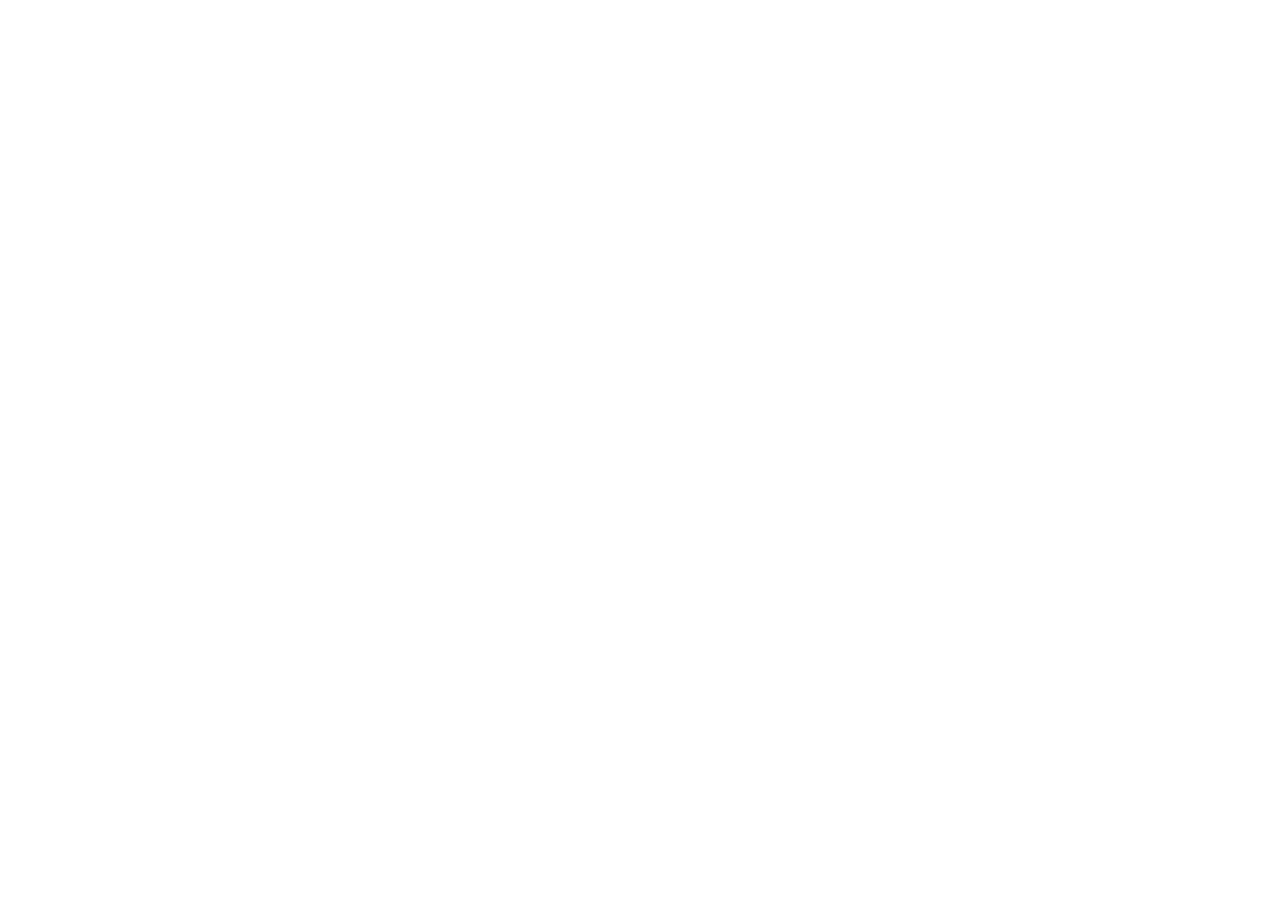
==== index.html @ d622650e "Update index.html" ====
<!DOCTYPE html>
<html lang="ur" dir="rtl">
<head>
    <meta charset="UTF-8">
    <meta name="viewport" content="width=device-width, initial-scale=1.0">

    <meta name="robots" content="noindex">

    <title>مطالعہ — انتظامی پینل</title>

    <!-- Netlify Identity -->
    <script src="https://identity.netlify.com/v1/netlify-identity-widget.js"></script>
</head>

<body>

    <!-- Decap CMS -->
    <script src="https://unpkg.com/decap-cms@^3.0.0/dist/decap-cms.js"></script>

    <script>
        if (window.netlifyIdentity) {
            window.netlifyIdentity.on("init", function(user) {
                if (!user) {
                    window.netlifyIdentity.on("login", function() {
                        window.location.href = "/admin/";
                    });
                }
            });
        }
    </script>

</body>
</html>
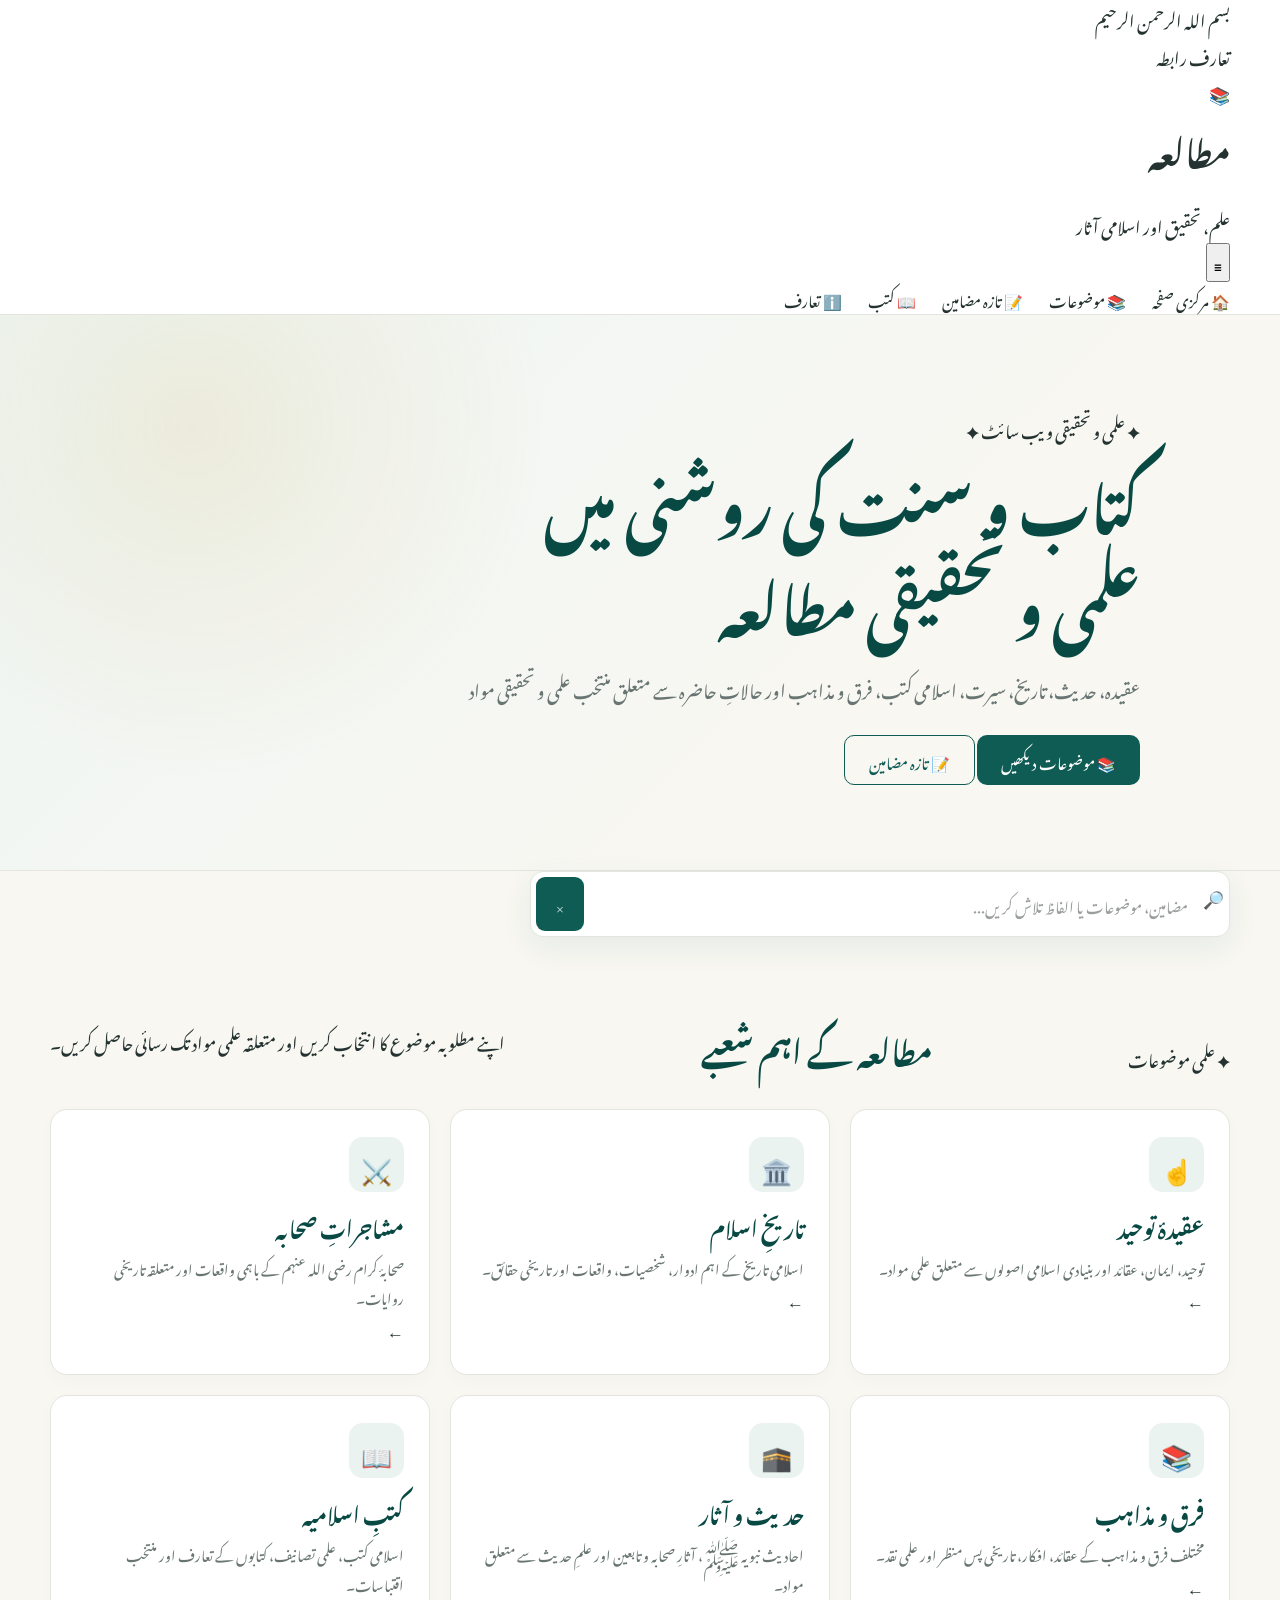
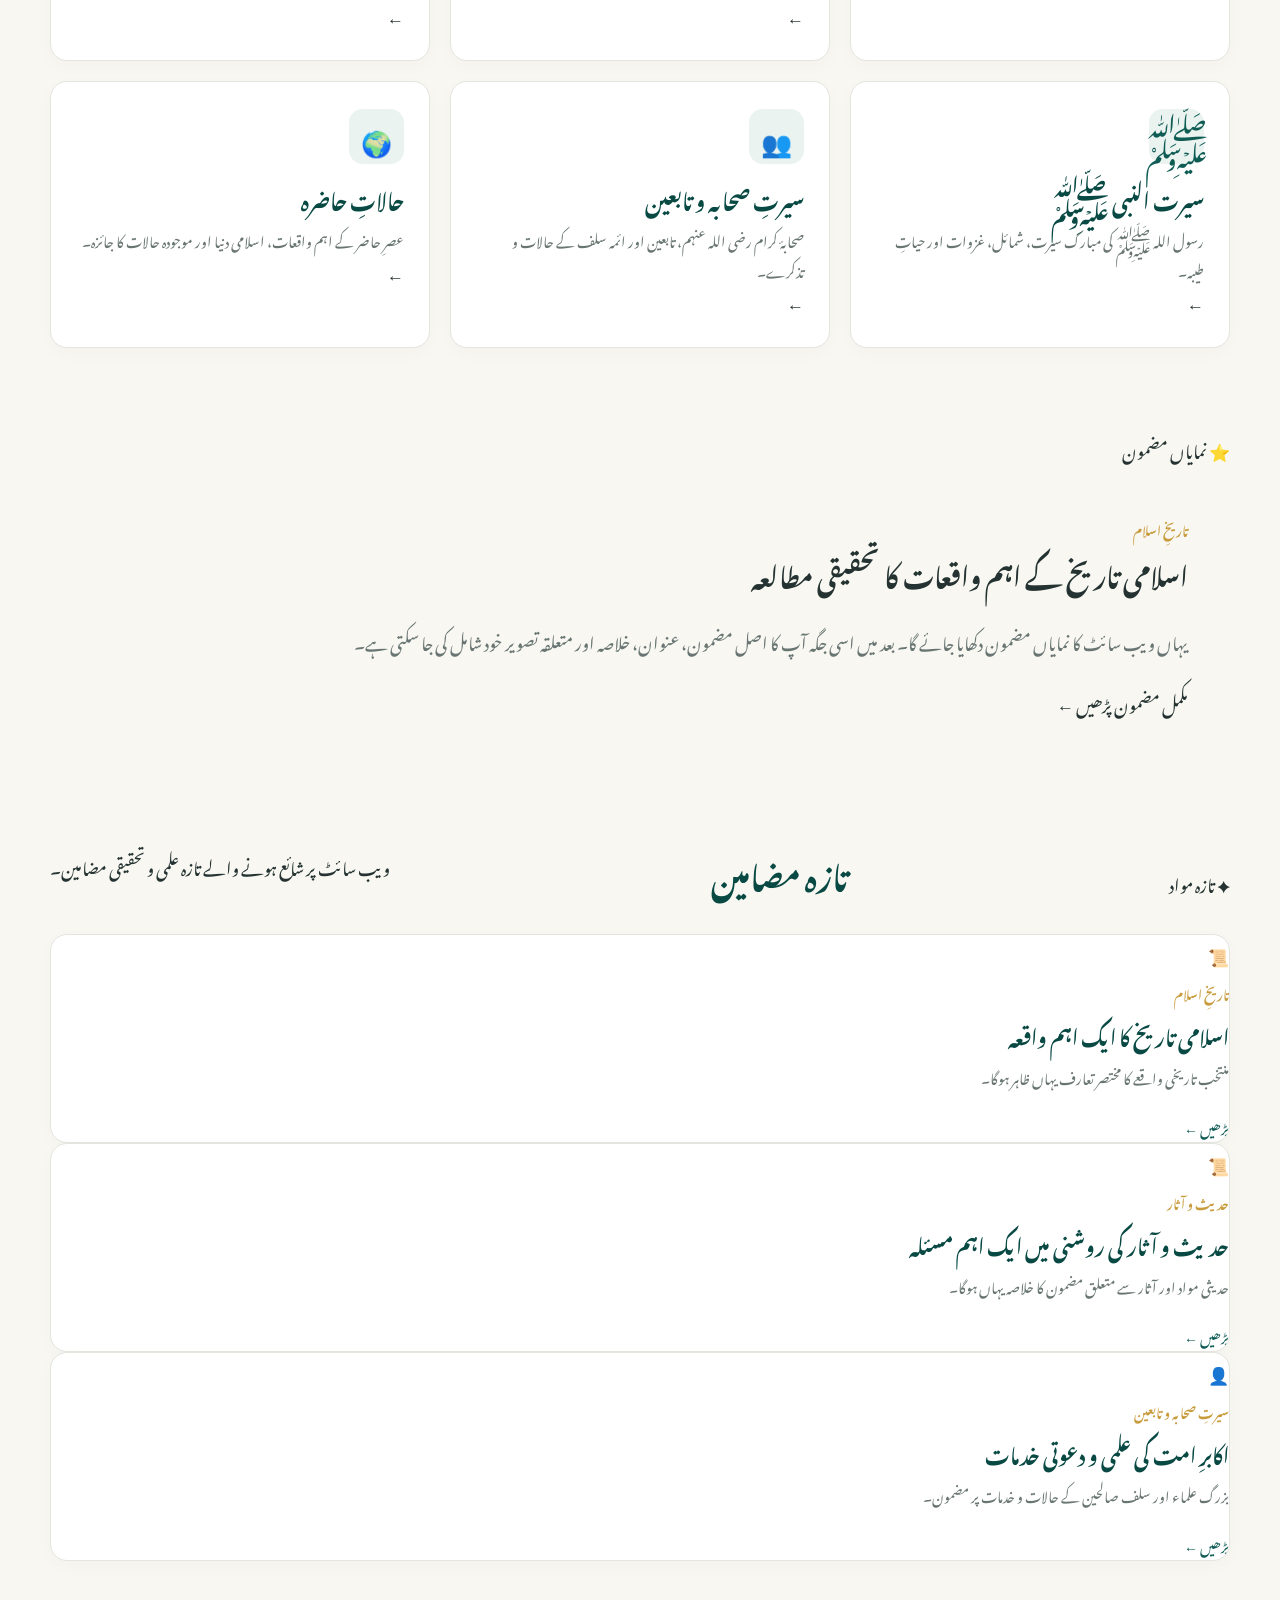
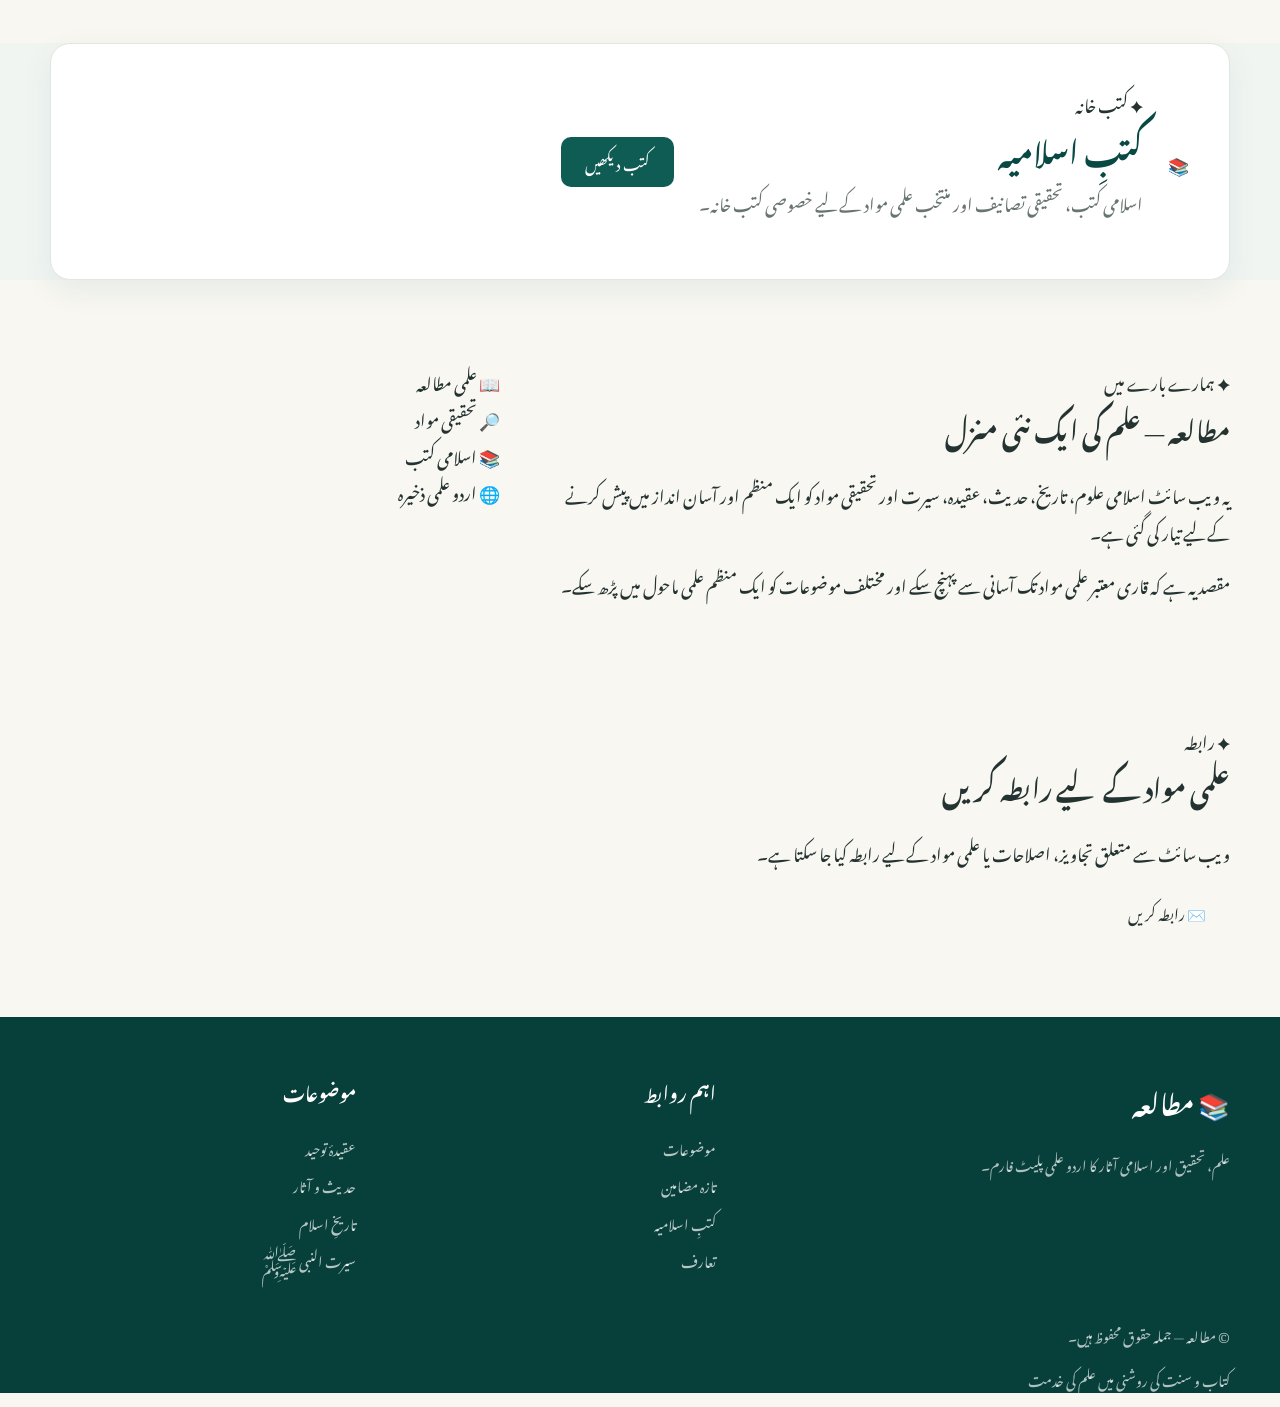
==== commit 63e1bb5d: "Restore main website homepage" ====
--- a/index.html
+++ b/index.html
@@ -4,30 +4,866 @@
     <meta charset="UTF-8">
     <meta name="viewport" content="width=device-width, initial-scale=1.0">
 
-    <meta name="robots" content="noindex">
-
-    <title>مطالعہ — انتظامی پینل</title>
-
-    <!-- Netlify Identity -->
-    <script src="https://identity.netlify.com/v1/netlify-identity-widget.js"></script>
+    <meta name="description" content="علم، تحقیق، تاریخ، حدیث، عقیدہ اور اسلامی کتب کا جامع اردو علمی پلیٹ فارم">
+    <meta name="theme-color" content="#123c32">
+
+    <title>مطالعہ | علم، تحقیق اور اسلامی آثار</title>
+
+    <link rel="stylesheet" href="style.css">
 </head>
 
 <body>
 
-    <!-- Decap CMS -->
-    <script src="https://unpkg.com/decap-cms@^3.0.0/dist/decap-cms.js"></script>
-
-    <script>
-        if (window.netlifyIdentity) {
-            window.netlifyIdentity.on("init", function(user) {
-                if (!user) {
-                    window.netlifyIdentity.on("login", function() {
-                        window.location.href = "/admin/";
-                    });
-                }
-            });
-        }
-    </script>
+<!-- =========================
+     HEADER
+========================= -->
+
+<header class="site-header">
+
+    <div class="topbar">
+        <div class="container topbar-inner">
+
+            <div class="topbar-text">
+                بسم اللہ الرحمن الرحیم
+            </div>
+
+            <div class="topbar-links">
+                <a href="#about">تعارف</a>
+                <a href="#contact">رابطہ</a>
+            </div>
+
+        </div>
+    </div>
+
+
+    <div class="main-header">
+
+        <div class="container header-inner">
+
+            <a href="index.html" class="brand">
+
+                <div class="brand-icon">
+                    📚
+                </div>
+
+                <div class="brand-text">
+                    <h1>مطالعہ</h1>
+                    <span>علم، تحقیق اور اسلامی آثار</span>
+                </div>
+
+            </a>
+
+
+            <button class="menu-toggle" id="menuToggle" aria-label="مینو کھولیں">
+                ☰
+            </button>
+
+
+            <nav class="main-nav" id="mainNav">
+
+                <a href="index.html" class="active">
+                    🏠 مرکزی صفحہ
+                </a>
+
+                <a href="#categories">
+                    📚 موضوعات
+                </a>
+
+                <a href="#latest">
+                    📝 تازہ مضامین
+                </a>
+
+                <a href="#books">
+                    📖 کتب
+                </a>
+
+                <a href="#about">
+                    ℹ️ تعارف
+                </a>
+
+            </nav>
+
+        </div>
+
+    </div>
+
+</header>
+
+
+<!-- =========================
+     HERO
+========================= -->
+
+<section class="hero">
+
+    <div class="hero-pattern"></div>
+
+    <div class="container hero-content">
+
+        <div class="hero-badge">
+            ✦ علمی و تحقیقی ویب سائٹ ✦
+        </div>
+
+        <h2>
+            کتاب و سنت کی روشنی میں
+            <br>
+            <strong>علمی و تحقیقی مطالعہ</strong>
+        </h2>
+
+        <p>
+            عقیدہ، حدیث، تاریخ، سیرت، اسلامی کتب، فرق و مذاہب
+            اور حالاتِ حاضرہ سے متعلق منتخب علمی و تحقیقی مواد
+        </p>
+
+
+        <div class="hero-buttons">
+
+            <a href="#categories" class="btn btn-primary">
+                📚 موضوعات دیکھیں
+            </a>
+
+            <a href="#latest" class="btn btn-outline">
+                📝 تازہ مضامین
+            </a>
+
+        </div>
+
+    </div>
+
+</section>
+
+
+<!-- =========================
+     SEARCH
+========================= -->
+
+<section class="search-section">
+
+    <div class="container">
+
+        <div class="search-box">
+
+            <span class="search-icon">🔎</span>
+
+            <input
+                type="search"
+                id="siteSearch"
+                placeholder="مضامین، موضوعات یا الفاظ تلاش کریں..."
+                aria-label="ویب سائٹ تلاش کریں"
+            >
+
+            <button id="clearSearch" type="button">
+                ×
+            </button>
+
+        </div>
+
+    </div>
+
+</section>
+
+
+<!-- =========================
+     CATEGORIES
+========================= -->
+
+<section class="section categories-section" id="categories">
+
+    <div class="container">
+
+        <div class="section-heading">
+
+            <span class="section-kicker">
+                ✦ علمی موضوعات
+            </span>
+
+            <h2>
+                مطالعہ کے اہم شعبے
+            </h2>
+
+            <p>
+                اپنے مطلوبہ موضوع کا انتخاب کریں اور متعلقہ علمی مواد تک رسائی حاصل کریں۔
+            </p>
+
+        </div>
+
+
+        <div class="category-grid">
+
+
+            <!-- 1 -->
+
+            <a href="category.html?cat=tawheed"
+               class="category-card search-item"
+               data-search="عقیدہ توحید عقیدہ ایمان اللہ">
+
+                <div class="category-icon">
+                    ☝️
+                </div>
+
+                <div class="category-content">
+
+                    <h3>
+                        عقیدۂ توحید
+                    </h3>
+
+                    <p>
+                        توحید، ایمان، عقائد اور بنیادی اسلامی اصولوں سے متعلق علمی مواد۔
+                    </p>
+
+                </div>
+
+                <span class="category-arrow">
+                    ←
+                </span>
+
+            </a>
+
+
+            <!-- 2 -->
+
+            <a href="category.html?cat=history"
+               class="category-card search-item"
+               data-search="تاریخ اسلام اسلامی تاریخ خلافت سلاطین">
+
+                <div class="category-icon">
+                    🏛️
+                </div>
+
+                <div class="category-content">
+
+                    <h3>
+                        تاریخِ اسلام
+                    </h3>
+
+                    <p>
+                        اسلامی تاریخ کے اہم ادوار، شخصیات، واقعات اور تاریخی حقائق۔
+                    </p>
+
+                </div>
+
+                <span class="category-arrow">
+                    ←
+                </span>
+
+            </a>
+
+
+            <!-- 3 -->
+
+            <a href="category.html?cat=sahaba"
+               class="category-card search-item"
+               data-search="مشاجرات صحابہ صحابہ کرام علی معاویہ فتنہ">
+
+                <div class="category-icon">
+                    ⚔️
+                </div>
+
+                <div class="category-content">
+
+                    <h3>
+                        مشاجراتِ صحابہ
+                    </h3>
+
+                    <p>
+                        صحابۂ کرام رضی اللہ عنہم کے باہمی واقعات اور متعلقہ تاریخی روایات۔
+                    </p>
+
+                </div>
+
+                <span class="category-arrow">
+                    ←
+                </span>
+
+            </a>
+
+
+            <!-- 4 -->
+
+            <a href="category.html?cat=sects"
+               class="category-card search-item"
+               data-search="فرق مذاہب فرقے رافضہ خوارج معتزلہ مذاہب">
+
+                <div class="category-icon">
+                    📚
+                </div>
+
+                <div class="category-content">
+
+                    <h3>
+                        فرق و مذاہب
+                    </h3>
+
+                    <p>
+                        مختلف فرق و مذاہب کے عقائد، افکار، تاریخی پس منظر اور علمی نقد۔
+                    </p>
+
+                </div>
+
+                <span class="category-arrow">
+                    ←
+                </span>
+
+            </a>
+
+
+            <!-- 5 -->
+
+            <a href="category.html?cat=hadith"
+               class="category-card search-item"
+               data-search="حدیث آثار سنت محدثین روایت">
+
+                <div class="category-icon">
+                    🕋
+                </div>
+
+                <div class="category-content">
+
+                    <h3>
+                        حدیث و آثار
+                    </h3>
+
+                    <p>
+                        احادیث نبویہ ﷺ، آثارِ صحابہ و تابعین اور علمِ حدیث سے متعلق مواد۔
+                    </p>
+
+                </div>
+
+                <span class="category-arrow">
+                    ←
+                </span>
+
+            </a>
+
+
+            <!-- 6 -->
+
+            <a href="category.html?cat=books"
+               class="category-card search-item"
+               data-search="کتب اسلامیہ کتابیں مصنفین علماء تحقیق">
+
+                <div class="category-icon">
+                    📖
+                </div>
+
+                <div class="category-content">
+
+                    <h3>
+                        کتبِ اسلامیہ
+                    </h3>
+
+                    <p>
+                        اسلامی کتب، علمی تصانیف، کتابوں کے تعارف اور منتخب اقتباسات۔
+                    </p>
+
+                </div>
+
+                <span class="category-arrow">
+                    ←
+                </span>
+
+            </a>
+
+
+            <!-- 7 -->
+
+            <a href="category.html?cat=seerah"
+               class="category-card search-item"
+               data-search="سیرت النبی محمد رسول اللہ رسول اللہ">
+
+                <div class="category-icon">
+                    ﷺ
+                </div>
+
+                <div class="category-content">
+
+                    <h3>
+                        سیرت النبی ﷺ
+                    </h3>
+
+                    <p>
+                        رسول اللہ ﷺ کی مبارک سیرت، شمائل، غزوات اور حیاتِ طیبہ۔
+                    </p>
+
+                </div>
+
+                <span class="category-arrow">
+                    ←
+                </span>
+
+            </a>
+
+
+            <!-- 8 -->
+
+            <a href="category.html?cat=scholars"
+               class="category-card search-item"
+               data-search="سیرت صحابہ تابعین علماء ائمہ سلف">
+
+                <div class="category-icon">
+                    👥
+                </div>
+
+                <div class="category-content">
+
+                    <h3>
+                        سیرتِ صحابہ و تابعین
+                    </h3>
+
+                    <p>
+                        صحابۂ کرام رضی اللہ عنہم، تابعین اور ائمہ سلف کے حالات و تذکرے۔
+                    </p>
+
+                </div>
+
+                <span class="category-arrow">
+                    ←
+                </span>
+
+            </a>
+
+
+            <!-- 9 -->
+
+            <a href="category.html?cat=current"
+               class="category-card category-featured search-item"
+               data-search="حالات حاضرہ موجودہ حالات دنیا مسلم امت">
+
+                <div class="category-icon">
+                    🌍
+                </div>
+
+                <div class="category-content">
+
+                    <h3>
+                        حالاتِ حاضرہ
+                    </h3>
+
+                    <p>
+                        عصرِ حاضر کے اہم واقعات، اسلامی دنیا اور موجودہ حالات کا جائزہ۔
+                    </p>
+
+                </div>
+
+                <span class="category-arrow">
+                    ←
+                </span>
+
+            </a>
+
+
+        </div>
+
+    </div>
+
+</section>
+
+
+<!-- =========================
+     FEATURED ARTICLE
+========================= -->
+
+<section class="featured-section">
+
+    <div class="container">
+
+        <div class="featured-card">
+
+            <div class="featured-label">
+                ⭐ نمایاں مضمون
+            </div>
+
+            <div class="featured-content">
+
+                <span class="article-category">
+                    تاریخِ اسلام
+                </span>
+
+                <h2>
+                    اسلامی تاریخ کے اہم واقعات کا تحقیقی مطالعہ
+                </h2>
+
+                <p>
+                    یہاں ویب سائٹ کا نمایاں مضمون دکھایا جائے گا۔
+                    بعد میں اسی جگہ آپ کا اصل مضمون، عنوان، خلاصہ
+                    اور متعلقہ تصویر خود شامل کی جا سکتی ہے۔
+                </p>
+
+                <a href="#" class="read-more">
+                    مکمل مضمون پڑھیں
+                    ←
+                </a>
+
+            </div>
+
+        </div>
+
+    </div>
+
+</section>
+
+
+<!-- =========================
+     LATEST ARTICLES
+========================= -->
+
+<section class="section latest-section" id="latest">
+
+    <div class="container">
+
+        <div class="section-heading">
+
+            <span class="section-kicker">
+                ✦ تازہ مواد
+            </span>
+
+            <h2>
+                تازہ مضامین
+            </h2>
+
+            <p>
+                ویب سائٹ پر شائع ہونے والے تازہ علمی و تحقیقی مضامین۔
+            </p>
+
+        </div>
+
+
+        <div class="articles-grid">
+
+
+            <article class="article-card search-item"
+                     data-search="تاریخ اسلام علمی مضمون">
+
+                <div class="article-image article-image-1">
+                    📜
+                </div>
+
+                <div class="article-body">
+
+                    <span class="article-category">
+                        تاریخِ اسلام
+                    </span>
+
+                    <h3>
+                        اسلامی تاریخ کا ایک اہم واقعہ
+                    </h3>
+
+                    <p>
+                        منتخب تاریخی واقعے کا مختصر تعارف یہاں ظاہر ہوگا۔
+                    </p>
+
+                    <a href="#" class="article-link">
+                        پڑھیں ←
+                    </a>
+
+                </div>
+
+            </article>
+
+
+            <article class="article-card search-item"
+                     data-search="حدیث آثار سنت">
+
+                <div class="article-image article-image-2">
+                    📜
+                </div>
+
+                <div class="article-body">
+
+                    <span class="article-category">
+                        حدیث و آثار
+                    </span>
+
+                    <h3>
+                        حدیث و آثار کی روشنی میں ایک اہم مسئلہ
+                    </h3>
+
+                    <p>
+                        حدیثی مواد اور آثار سے متعلق مضمون کا خلاصہ یہاں ہوگا۔
+                    </p>
+
+                    <a href="#" class="article-link">
+                        پڑھیں ←
+                    </a>
+
+                </div>
+
+            </article>
+
+
+            <article class="article-card search-item"
+                     data-search="علماء سیرت صحابہ تابعین">
+
+                <div class="article-image article-image-3">
+                    👤
+                </div>
+
+                <div class="article-body">
+
+                    <span class="article-category">
+                        سیرتِ صحابہ و تابعین
+                    </span>
+
+                    <h3>
+                        اکابرِ امت کی علمی و دعوتی خدمات
+                    </h3>
+
+                    <p>
+                        بزرگ علماء اور سلف صالحین کے حالات و خدمات پر مضمون۔
+                    </p>
+
+                    <a href="#" class="article-link">
+                        پڑھیں ←
+                    </a>
+
+                </div>
+
+            </article>
+
+
+        </div>
+
+    </div>
+
+</section>
+
+
+<!-- =========================
+     BOOKS
+========================= -->
+
+<section class="books-section" id="books">
+
+    <div class="container">
+
+        <div class="books-box">
+
+            <div class="books-icon">
+                📚
+            </div>
+
+            <div>
+
+                <span class="section-kicker">
+                    ✦ کتب خانہ
+                </span>
+
+                <h2>
+                    کتبِ اسلامیہ
+                </h2>
+
+                <p>
+                    اسلامی کتب، تحقیقی تصانیف اور منتخب علمی مواد کے لیے
+                    خصوصی کتب خانہ۔
+                </p>
+
+            </div>
+
+            <a href="category.html?cat=books" class="btn btn-primary">
+                کتب دیکھیں
+            </a>
+
+        </div>
+
+    </div>
+
+</section>
+
+
+<!-- =========================
+     ABOUT
+========================= -->
+
+<section class="section about-section" id="about">
+
+    <div class="container about-grid">
+
+        <div>
+
+            <span class="section-kicker">
+                ✦ ہمارے بارے میں
+            </span>
+
+            <h2>
+                مطالعہ — علم کی ایک نئی منزل
+            </h2>
+
+            <p>
+                یہ ویب سائٹ اسلامی علوم، تاریخ، حدیث، عقیدہ، سیرت
+                اور تحقیقی مواد کو ایک منظم اور آسان انداز میں پیش کرنے
+                کے لیے تیار کی گئی ہے۔
+            </p>
+
+            <p>
+                مقصد یہ ہے کہ قاری معتبر علمی مواد تک آسانی سے پہنچ سکے
+                اور مختلف موضوعات کو ایک منظم علمی ماحول میں پڑھ سکے۔
+            </p>
+
+        </div>
+
+
+        <div class="about-box">
+
+            <div class="about-item">
+                <strong>📖</strong>
+                <span>علمی مطالعہ</span>
+            </div>
+
+            <div class="about-item">
+                <strong>🔎</strong>
+                <span>تحقیقی مواد</span>
+            </div>
+
+            <div class="about-item">
+                <strong>📚</strong>
+                <span>اسلامی کتب</span>
+            </div>
+
+            <div class="about-item">
+                <strong>🌐</strong>
+                <span>اردو علمی ذخیرہ</span>
+            </div>
+
+        </div>
+
+    </div>
+
+</section>
+
+
+<!-- =========================
+     CONTACT
+========================= -->
+
+<section class="contact-section" id="contact">
+
+    <div class="container">
+
+        <div class="contact-card">
+
+            <div>
+
+                <span class="section-kicker">
+                    ✦ رابطہ
+                </span>
+
+                <h2>
+                    علمی مواد کے لیے رابطہ کریں
+                </h2>
+
+                <p>
+                    ویب سائٹ سے متعلق تجاویز، اصلاحات یا علمی مواد
+                    کے لیے رابطہ کیا جا سکتا ہے۔
+                </p>
+
+            </div>
+
+            <a href="mailto:info@example.com" class="btn btn-light">
+                ✉️ رابطہ کریں
+            </a>
+
+        </div>
+
+    </div>
+
+</section>
+
+
+<!-- =========================
+     FOOTER
+========================= -->
+
+<footer class="site-footer">
+
+    <div class="container">
+
+        <div class="footer-grid">
+
+
+            <div class="footer-brand">
+
+                <h2>
+                    📚 مطالعہ
+                </h2>
+
+                <p>
+                    علم، تحقیق اور اسلامی آثار کا اردو علمی پلیٹ فارم۔
+                </p>
+
+            </div>
+
+
+            <div class="footer-links">
+
+                <h3>
+                    اہم روابط
+                </h3>
+
+                <a href="#categories">
+                    موضوعات
+                </a>
+
+                <a href="#latest">
+                    تازہ مضامین
+                </a>
+
+                <a href="#books">
+                    کتبِ اسلامیہ
+                </a>
+
+                <a href="#about">
+                    تعارف
+                </a>
+
+            </div>
+
+
+            <div class="footer-links">
+
+                <h3>
+                    موضوعات
+                </h3>
+
+                <a href="category.html?cat=tawheed">
+                    عقیدۂ توحید
+                </a>
+
+                <a href="category.html?cat=hadith">
+                    حدیث و آثار
+                </a>
+
+                <a href="category.html?cat=history">
+                    تاریخِ اسلام
+                </a>
+
+                <a href="category.html?cat=seerah">
+                    سیرت النبی ﷺ
+                </a>
+
+            </div>
+
+
+        </div>
+
+
+        <div class="footer-bottom">
+
+            <p>
+                © <span id="currentYear"></span> مطالعہ — جملہ حقوق محفوظ ہیں۔
+            </p>
+
+            <p>
+                کتاب و سنت کی روشنی میں علم کی خدمت
+            </p>
+
+        </div>
+
+    </div>
+
+</footer>
+
+
+<script src="script.js"></script>
 
 </body>
 </html>
--- a/style.css
+++ b/style.css
@@ -0,0 +1,902 @@
+@import url('https://fonts.googleapis.com/css2?family=Noto+Nastaliq+Urdu:wght@400;500;600;700&display=swap');
+
+:root {
+  --primary: #0f5c55;
+  --primary-dark: #084943;
+  --secondary: #c89b3c;
+  --background: #f8f7f2;
+  --white: #ffffff;
+  --text: #243331;
+  --muted: #687572;
+  --border: #e4e5df;
+  --shadow: 0 10px 30px rgba(15, 92, 85, 0.08);
+}
+
+* {
+  box-sizing: border-box;
+}
+
+html {
+  scroll-behavior: smooth;
+}
+
+body {
+  margin: 0;
+  background: var(--background);
+  color: var(--text);
+  font-family: "Noto Nastaliq Urdu", serif;
+  font-size: 17px;
+  line-height: 2.15;
+}
+
+a {
+  color: inherit;
+  text-decoration: none;
+}
+
+p,
+h1,
+h2,
+h3,
+h4,
+h5,
+h6 {
+  margin-top: 0;
+}
+
+h1,
+h2,
+h3,
+h4,
+h5,
+h6,
+button,
+input,
+textarea,
+select {
+  font-family: "Noto Nastaliq Urdu", serif;
+}
+
+img {
+  max-width: 100%;
+  height: auto;
+}
+
+.container {
+  width: min(1180px, calc(100% - 36px));
+  margin: 0 auto;
+}
+
+
+/* =========================
+   اوپر کی پٹی
+========================= */
+
+.top-bar {
+  background: var(--primary-dark);
+  color: #fff;
+  font-size: 14px;
+}
+
+.top-bar-inner {
+  min-height: 42px;
+  display: flex;
+  align-items: center;
+  justify-content: space-between;
+  gap: 20px;
+}
+
+.bismillah {
+  line-height: 1.8;
+}
+
+.top-links {
+  display: flex;
+  gap: 24px;
+}
+
+.top-links a {
+  color: #fff;
+  opacity: 0.92;
+  transition: 0.2s ease;
+}
+
+.top-links a:hover {
+  color: #f1d38c;
+}
+
+
+/* =========================
+   ہیڈر
+========================= */
+
+.site-header {
+  background: var(--white);
+  border-bottom: 1px solid var(--border);
+  position: sticky;
+  top: 0;
+  z-index: 100;
+}
+
+.header-main {
+  min-height: 92px;
+  display: flex;
+  align-items: center;
+  justify-content: space-between;
+  gap: 35px;
+}
+
+.logo-area {
+  display: flex;
+  align-items: center;
+  gap: 13px;
+  flex-shrink: 0;
+}
+
+.logo-icon {
+  width: 48px;
+  height: 48px;
+  border-radius: 14px;
+  background: #e8f2ef;
+  display: flex;
+  align-items: center;
+  justify-content: center;
+  font-size: 25px;
+  line-height: 1;
+}
+
+.logo-text h1,
+.logo-text h2 {
+  margin: 0;
+  color: var(--primary);
+  font-size: 28px;
+  line-height: 1.6;
+  font-weight: 700;
+}
+
+.logo-text span {
+  display: block;
+  color: var(--muted);
+  font-size: 12px;
+  line-height: 1.8;
+}
+
+.main-nav {
+  display: flex;
+  align-items: center;
+  gap: 26px;
+}
+
+.main-nav a {
+  color: var(--text);
+  font-size: 15px;
+  transition: 0.2s ease;
+  white-space: nowrap;
+}
+
+.main-nav a:hover {
+  color: var(--primary);
+}
+
+
+/* =========================
+   ہیرو
+========================= */
+
+.hero {
+  background:
+    radial-gradient(circle at 15% 20%, rgba(200, 155, 60, 0.12), transparent 30%),
+    linear-gradient(135deg, #eef6f3 0%, #f8f7f2 65%);
+  border-bottom: 1px solid var(--border);
+}
+
+.hero-content {
+  padding: 95px 0 85px;
+  max-width: 1000px;
+}
+
+.eyebrow {
+  display: inline-block;
+  color: var(--secondary);
+  font-size: 14px;
+  font-weight: 600;
+  margin-bottom: 10px;
+}
+
+.hero h2 {
+  max-width: 850px;
+  margin-bottom: 18px;
+  color: var(--primary-dark);
+  font-size: clamp(34px, 5vw, 58px);
+  line-height: 1.75;
+  font-weight: 700;
+}
+
+.hero p {
+  max-width: 760px;
+  color: var(--muted);
+  font-size: 18px;
+  line-height: 2.2;
+  margin-bottom: 28px;
+}
+
+.hero-actions {
+  display: flex;
+  flex-wrap: wrap;
+  gap: 13px;
+  margin-bottom: 32px;
+}
+
+.btn {
+  display: inline-flex;
+  align-items: center;
+  justify-content: center;
+  min-height: 50px;
+  padding: 7px 24px;
+  border-radius: 10px;
+  font-size: 15px;
+  line-height: 1.8;
+  transition: 0.2s ease;
+  cursor: pointer;
+}
+
+.btn-primary {
+  background: var(--primary);
+  color: #fff;
+}
+
+.btn-primary:hover {
+  background: var(--primary-dark);
+  transform: translateY(-1px);
+}
+
+.btn-outline {
+  border: 1px solid var(--primary);
+  color: var(--primary);
+  background: transparent;
+}
+
+.btn-outline:hover {
+  background: var(--primary);
+  color: #fff;
+}
+
+
+/* =========================
+   سرچ
+========================= */
+
+.search-box {
+  width: min(700px, 100%);
+  min-height: 58px;
+  display: flex;
+  background: #fff;
+  border: 1px solid var(--border);
+  border-radius: 13px;
+  padding: 5px;
+  box-shadow: var(--shadow);
+}
+
+.search-box input {
+  flex: 1;
+  min-width: 0;
+  border: 0;
+  outline: 0;
+  padding: 8px 15px;
+  background: transparent;
+  color: var(--text);
+  font-size: 15px;
+}
+
+.search-box input::placeholder {
+  color: #9a9f9d;
+}
+
+.search-box button {
+  border: 0;
+  border-radius: 9px;
+  padding: 5px 20px;
+  background: var(--primary);
+  color: #fff;
+  cursor: pointer;
+  font-size: 14px;
+}
+
+
+/* =========================
+   عمومی سیکشن
+========================= */
+
+.section {
+  padding: 82px 0;
+}
+
+.section-heading {
+  display: flex;
+  align-items: end;
+  justify-content: space-between;
+  gap: 25px;
+  margin-bottom: 34px;
+}
+
+.section-heading h2 {
+  margin: 0;
+  color: var(--primary-dark);
+  font-size: 31px;
+  line-height: 1.8;
+}
+
+.section-link {
+  color: var(--primary);
+  font-size: 14px;
+}
+
+.section-link:hover {
+  color: var(--secondary);
+}
+
+
+/* =========================
+   کیٹیگریز
+========================= */
+
+.category-grid {
+  display: grid;
+  grid-template-columns: repeat(3, 1fr);
+  gap: 20px;
+}
+
+.category-card {
+  background: var(--white);
+  border: 1px solid var(--border);
+  border-radius: 17px;
+  padding: 27px 25px;
+  box-shadow: 0 5px 18px rgba(0, 0, 0, 0.025);
+  transition: 0.25s ease;
+}
+
+.category-card:hover {
+  transform: translateY(-5px);
+  border-color: rgba(15, 92, 85, 0.25);
+  box-shadow: var(--shadow);
+}
+
+.category-icon {
+  width: 55px;
+  height: 55px;
+  margin-bottom: 15px;
+  border-radius: 14px;
+  background: #eaf3f0;
+  color: var(--primary);
+  display: flex;
+  align-items: center;
+  justify-content: center;
+  font-size: 25px;
+  line-height: 1;
+}
+
+.category-card h3 {
+  color: var(--primary-dark);
+  font-size: 21px;
+  line-height: 1.8;
+  margin-bottom: 7px;
+}
+
+.category-card p {
+  color: var(--muted);
+  font-size: 14px;
+  line-height: 2.1;
+  margin-bottom: 0;
+}
+
+
+/* =========================
+   نمایاں مضمون
+========================= */
+
+.featured {
+  background: #f1f5f2;
+}
+
+.featured-box {
+  display: grid;
+  grid-template-columns: 0.75fr 1.25fr;
+  gap: 0;
+  overflow: hidden;
+  background: var(--white);
+  border: 1px solid var(--border);
+  border-radius: 20px;
+  box-shadow: var(--shadow);
+}
+
+.featured-image {
+  min-height: 330px;
+  background: linear-gradient(145deg, #dcece7, #eef4ef);
+  display: flex;
+  align-items: center;
+  justify-content: center;
+  font-size: 85px;
+}
+
+.featured-content {
+  padding: 42px;
+}
+
+.featured-content h3 {
+  color: var(--primary-dark);
+  font-size: 29px;
+  line-height: 1.9;
+  margin-bottom: 14px;
+}
+
+.featured-content p {
+  color: var(--muted);
+  line-height: 2.25;
+  margin-bottom: 25px;
+}
+
+
+/* =========================
+   مضامین
+========================= */
+
+.article-grid {
+  display: grid;
+  grid-template-columns: repeat(3, 1fr);
+  gap: 22px;
+}
+
+.article-card {
+  overflow: hidden;
+  background: var(--white);
+  border: 1px solid var(--border);
+  border-radius: 17px;
+  box-shadow: 0 5px 18px rgba(0, 0, 0, 0.025);
+  transition: 0.25s ease;
+}
+
+.article-card:hover {
+  transform: translateY(-4px);
+  box-shadow: var(--shadow);
+}
+
+.article-card-image {
+  height: 180px;
+  background: #e9f1ee;
+  display: flex;
+  align-items: center;
+  justify-content: center;
+  font-size: 60px;
+}
+
+.article-card-body {
+  padding: 25px;
+}
+
+.article-category {
+  color: var(--secondary);
+  font-size: 13px;
+  font-weight: 600;
+}
+
+.article-card h3 {
+  color: var(--primary-dark);
+  font-size: 20px;
+  line-height: 1.85;
+  margin: 8px 0 8px;
+}
+
+.article-card p {
+  color: var(--muted);
+  font-size: 14px;
+  line-height: 2.1;
+  margin-bottom: 15px;
+}
+
+.article-card a {
+  color: var(--primary);
+  font-size: 14px;
+}
+
+.article-card a:hover {
+  color: var(--secondary);
+}
+
+
+/* =========================
+   کتب
+========================= */
+
+.books-section {
+  background: #f1f5f2;
+}
+
+.books-box {
+  display: flex;
+  align-items: center;
+  gap: 25px;
+  background: var(--white);
+  border: 1px solid var(--border);
+  border-radius: 20px;
+  padding: 40px;
+  box-shadow: var(--shadow);
+}
+
+.books-box .category-icon {
+  flex-shrink: 0;
+  width: 70px;
+  height: 70px;
+  font-size: 32px;
+}
+
+.books-box h2 {
+  color: var(--primary-dark);
+  font-size: 30px;
+  line-height: 1.8;
+  margin-bottom: 8px;
+}
+
+.books-box p {
+  color: var(--muted);
+  margin-bottom: 20px;
+}
+
+
+/* =========================
+   تعارف
+========================= */
+
+.about-grid {
+  display: grid;
+  grid-template-columns: 1.2fr 0.8fr;
+  gap: 55px;
+  align-items: start;
+}
+
+.about-text p {
+  color: var(--muted);
+  font-size: 17px;
+  line-height: 2.35;
+  margin-bottom: 18px;
+}
+
+.about-points {
+  display: flex;
+  flex-direction: column;
+  gap: 18px;
+}
+
+.about-point {
+  display: flex;
+  gap: 15px;
+  align-items: flex-start;
+  padding: 20px;
+  background: var(--white);
+  border: 1px solid var(--border);
+  border-radius: 14px;
+}
+
+.about-point > span {
+  width: 30px;
+  height: 30px;
+  flex-shrink: 0;
+  display: flex;
+  align-items: center;
+  justify-content: center;
+  border-radius: 50%;
+  background: #e6f1ee;
+  color: var(--primary);
+  line-height: 1;
+}
+
+.about-point strong {
+  display: block;
+  color: var(--primary-dark);
+  font-size: 17px;
+  margin-bottom: 3px;
+}
+
+.about-point p {
+  color: var(--muted);
+  font-size: 13px;
+  line-height: 2;
+  margin: 0;
+}
+
+
+/* =========================
+   رابطہ
+========================= */
+
+.contact-section {
+  padding-top: 20px;
+}
+
+.contact-box {
+  display: flex;
+  align-items: center;
+  justify-content: space-between;
+  gap: 30px;
+  background: var(--primary-dark);
+  color: #fff;
+  border-radius: 20px;
+  padding: 42px;
+}
+
+.contact-box .eyebrow {
+  color: #e0bd67;
+}
+
+.contact-box h2 {
+  color: #fff;
+  font-size: 29px;
+  line-height: 1.8;
+  margin-bottom: 8px;
+}
+
+.contact-box p {
+  color: rgba(255, 255, 255, 0.78);
+  margin-bottom: 0;
+}
+
+.email-link {
+  flex-shrink: 0;
+  padding: 10px 20px;
+  border: 1px solid rgba(255, 255, 255, 0.3);
+  border-radius: 10px;
+  color: #fff;
+  direction: ltr;
+  font-family: Arial, sans-serif;
+  font-size: 14px;
+}
+
+.email-link:hover {
+  background: rgba(255, 255, 255, 0.1);
+}
+
+
+/* =========================
+   فٹر
+========================= */
+
+.site-footer {
+  margin-top: 80px;
+  padding-top: 55px;
+  background: #073f3a;
+  color: #fff;
+}
+
+.footer-grid {
+  display: grid;
+  grid-template-columns: 1.5fr 1fr 1fr;
+  gap: 55px;
+  padding-bottom: 45px;
+}
+
+.site-footer .logo-area {
+  margin-bottom: 16px;
+}
+
+.site-footer .logo-icon {
+  background: rgba(255, 255, 255, 0.1);
+}
+
+.site-footer .logo-text h2 {
+  color: #fff;
+}
+
+.site-footer .logo-text span {
+  color: rgba(255, 255, 255, 0.65);
+}
+
+.site-footer p {
+  color: rgba(255, 255, 255, 0.68);
+  font-size: 14px;
+}
+
+.site-footer h3 {
+  color: #fff;
+  font-size: 18px;
+  margin-bottom: 15px;
+}
+
+.footer-links {
+  display: flex;
+  flex-direction: column;
+  gap: 7px;
+}
+
+.footer-links a {
+  color: rgba(255, 255, 255, 0.7);
+  font-size: 14px;
+}
+
+.footer-links a:hover {
+  color: #e1bd67;
+}
+
+.copyright {
+  padding: 20px 0;
+  border-top: 1px solid rgba(255, 255, 255, 0.12);
+  text-align: center;
+}
+
+.copyright p {
+  margin: 0;
+  font-size: 13px;
+}
+
+
+/* =========================
+   موبائل
+========================= */
+
+@media (max-width: 900px) {
+
+  .header-main {
+    min-height: 80px;
+  }
+
+  .main-nav {
+    gap: 14px;
+  }
+
+  .main-nav a {
+    font-size: 13px;
+  }
+
+  .category-grid,
+  .article-grid {
+    grid-template-columns: repeat(2, 1fr);
+  }
+
+  .featured-box {
+    grid-template-columns: 1fr;
+  }
+
+  .featured-image {
+    min-height: 220px;
+  }
+
+  .about-grid {
+    grid-template-columns: 1fr;
+    gap: 30px;
+  }
+
+  .footer-grid {
+    grid-template-columns: 1fr 1fr;
+  }
+}
+
+
+@media (max-width: 650px) {
+
+  body {
+    font-size: 16px;
+    line-height: 2;
+  }
+
+  .container {
+    width: min(100% - 24px, 1180px);
+  }
+
+  .top-bar-inner {
+    padding: 5px 0;
+    flex-direction: column;
+    gap: 2px;
+  }
+
+  .top-links {
+    gap: 18px;
+  }
+
+  .site-header {
+    position: relative;
+  }
+
+  .header-main {
+    flex-direction: column;
+    align-items: stretch;
+    gap: 12px;
+    padding: 14px 0;
+  }
+
+  .logo-area {
+    justify-content: center;
+  }
+
+  .main-nav {
+    overflow-x: auto;
+    justify-content: flex-start;
+    padding-bottom: 4px;
+    gap: 20px;
+  }
+
+  .main-nav a {
+    flex-shrink: 0;
+  }
+
+  .hero-content {
+    padding: 62px 0 58px;
+  }
+
+  .hero h2 {
+    font-size: 33px;
+    line-height: 1.9;
+  }
+
+  .hero p {
+    font-size: 16px;
+  }
+
+  .hero-actions {
+    flex-direction: column;
+  }
+
+  .btn {
+    width: 100%;
+  }
+
+  .search-box {
+    min-height: 54px;
+  }
+
+  .search-box button {
+    padding-left: 13px;
+    padding-right: 13px;
+  }
+
+  .section {
+    padding: 58px 0;
+  }
+
+  .section-heading {
+    align-items: flex-start;
+    flex-direction: column;
+    gap: 5px;
+  }
+
+  .section-heading h2 {
+    font-size: 27px;
+  }
+
+  .category-grid,
+  .article-grid {
+    grid-template-columns: 1fr;
+  }
+
+  .category-card {
+    padding: 23px;
+  }
+
+  .featured-content {
+    padding: 28px 23px;
+  }
+
+  .featured-content h3 {
+    font-size: 24px;
+  }
+
+  .books-box {
+    flex-direction: column;
+    align-items: flex-start;
+    padding: 30px 23px;
+  }
+
+  .contact-box {
+    flex-direction: column;
+    align-items: flex-start;
+    padding: 30px 23px;
+  }
+
+  .email-link {
+    max-width: 100%;
+    overflow-wrap: anywhere;
+  }
+
+  .footer-grid {
+    grid-template-columns: 1fr;
+    gap: 30px;
+  }
+
+}
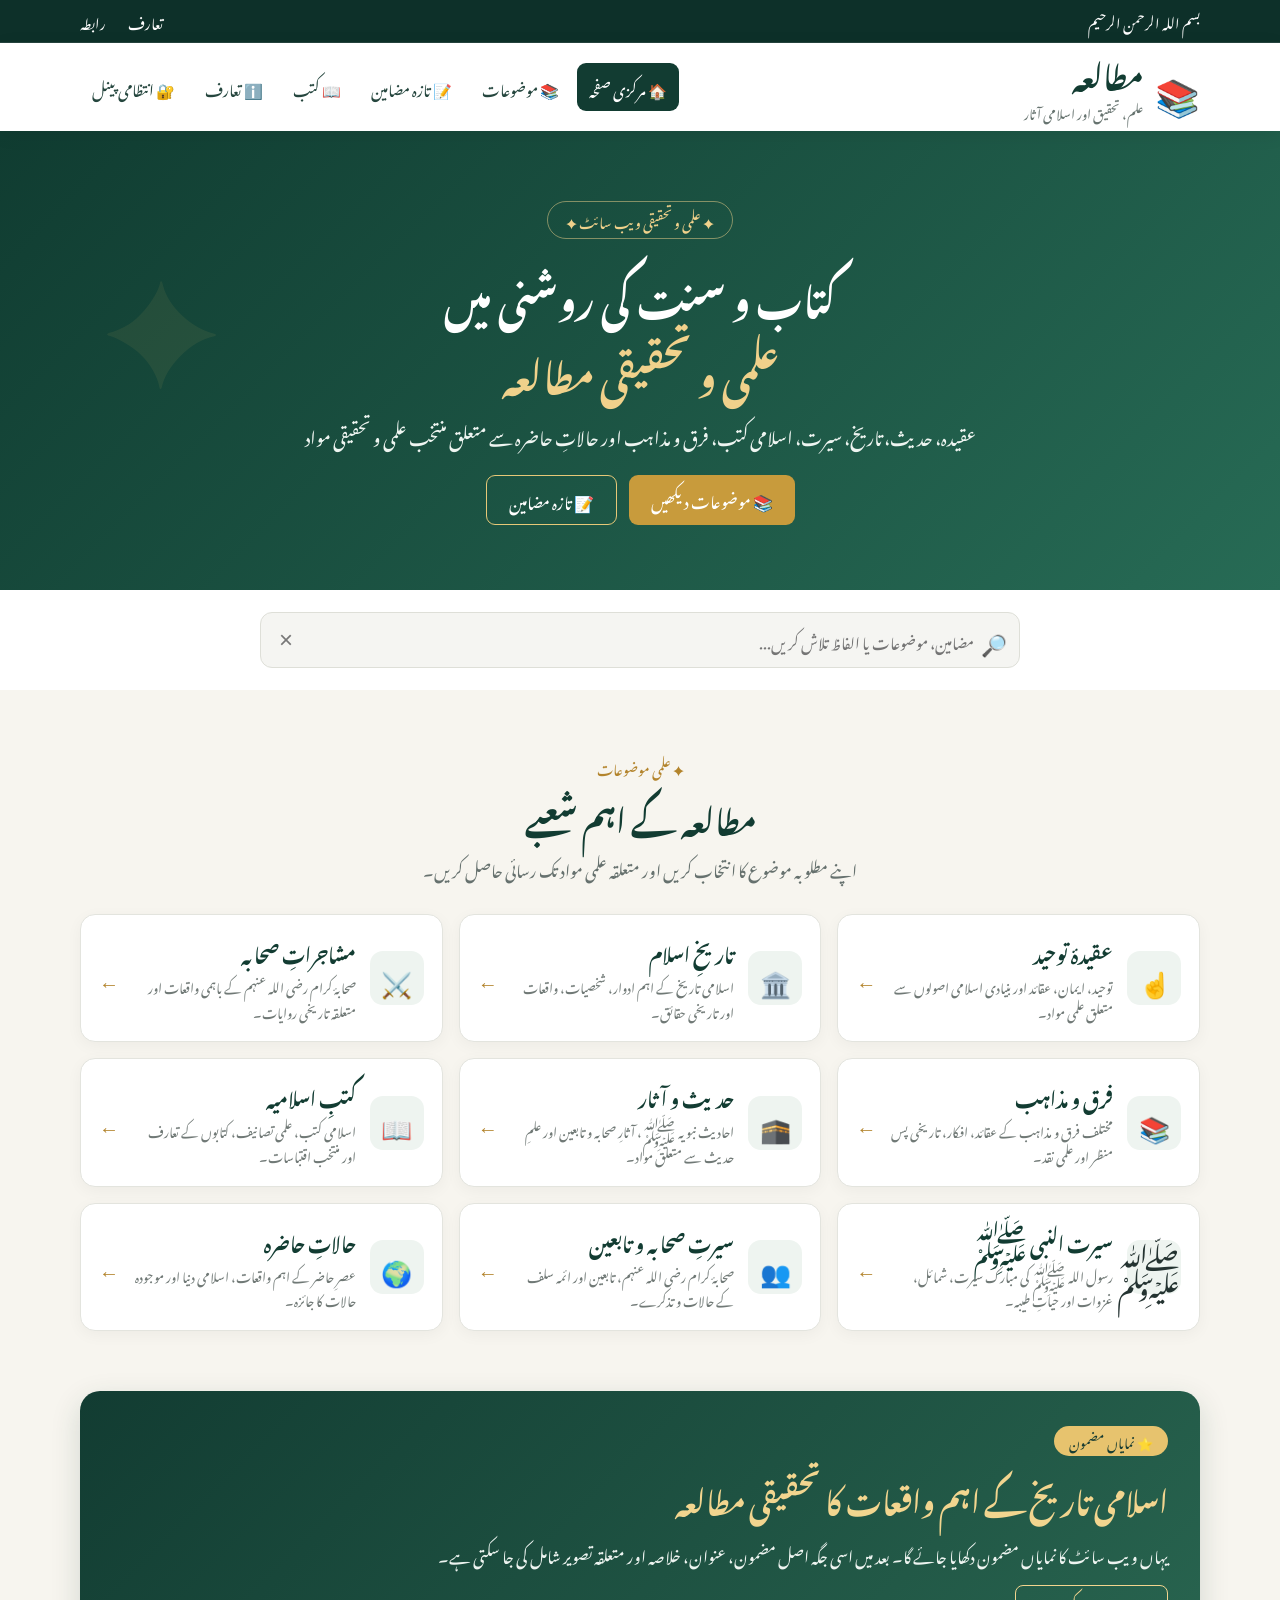
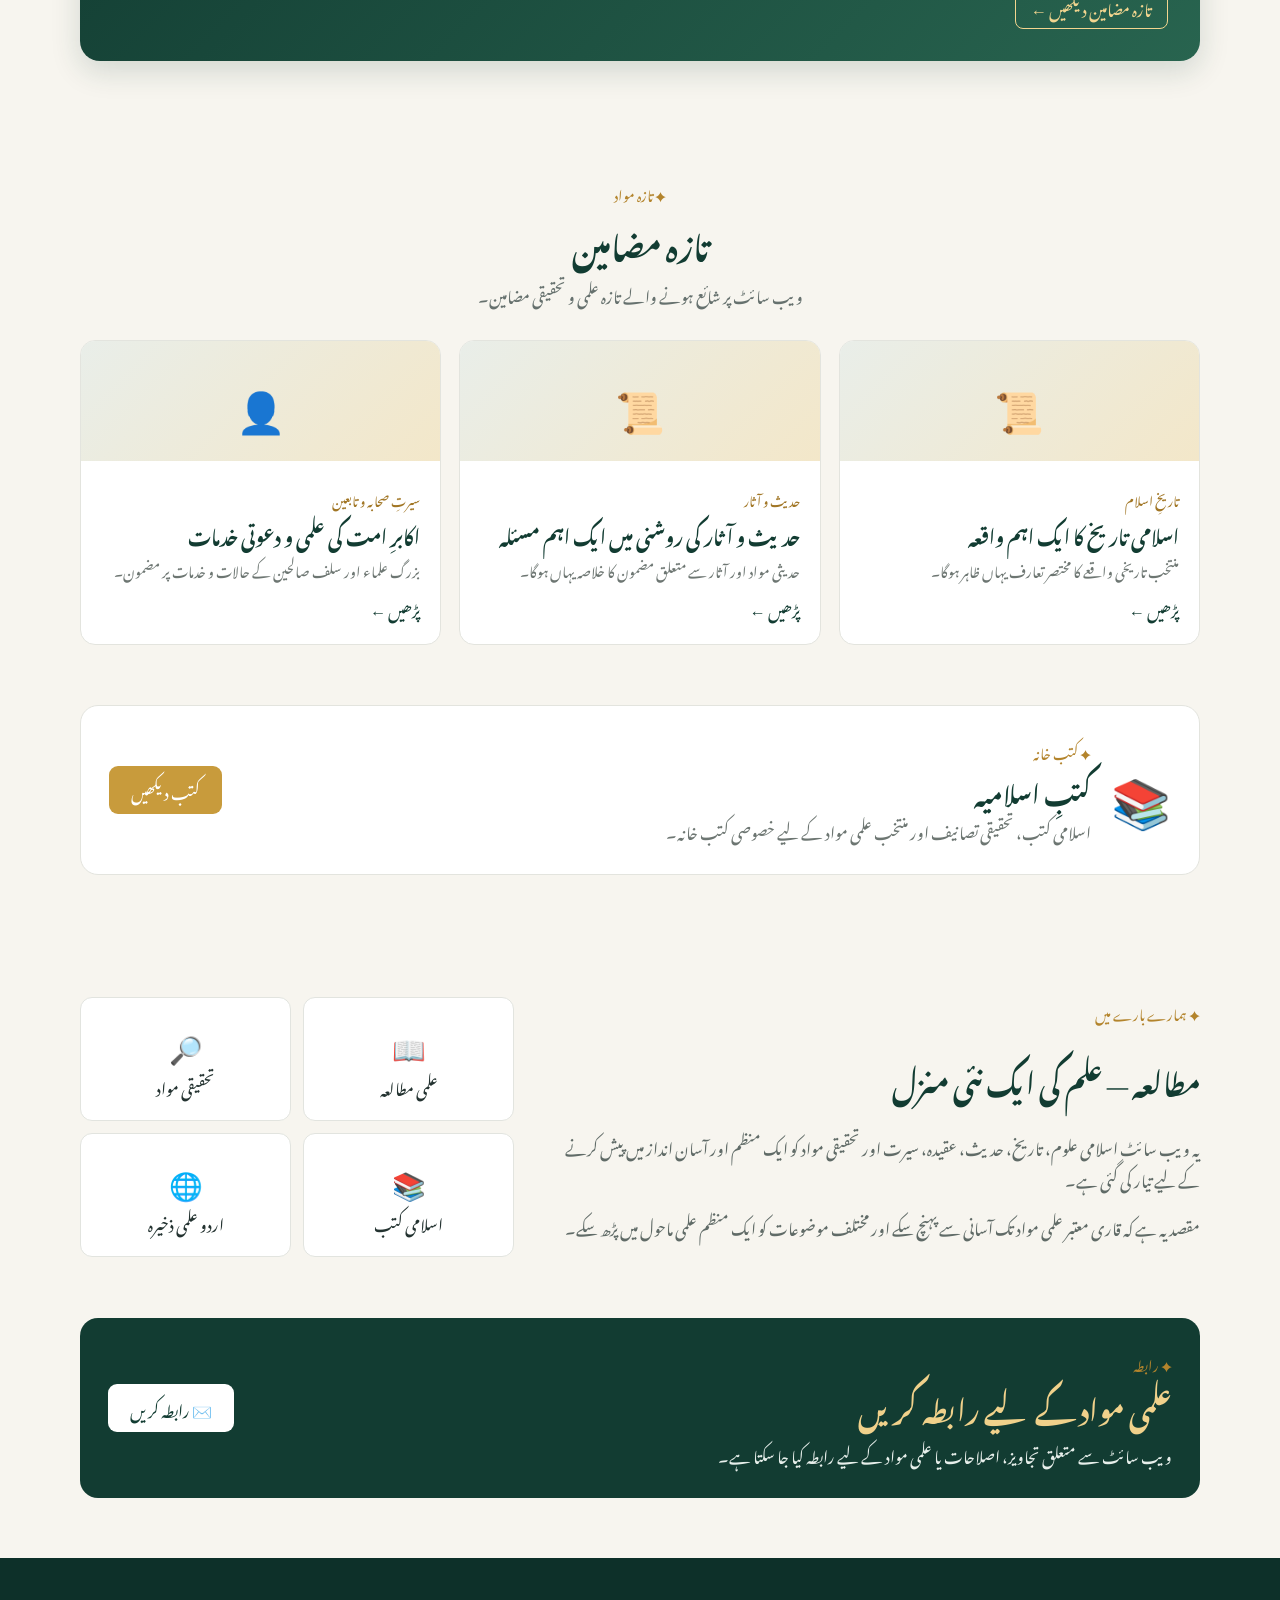
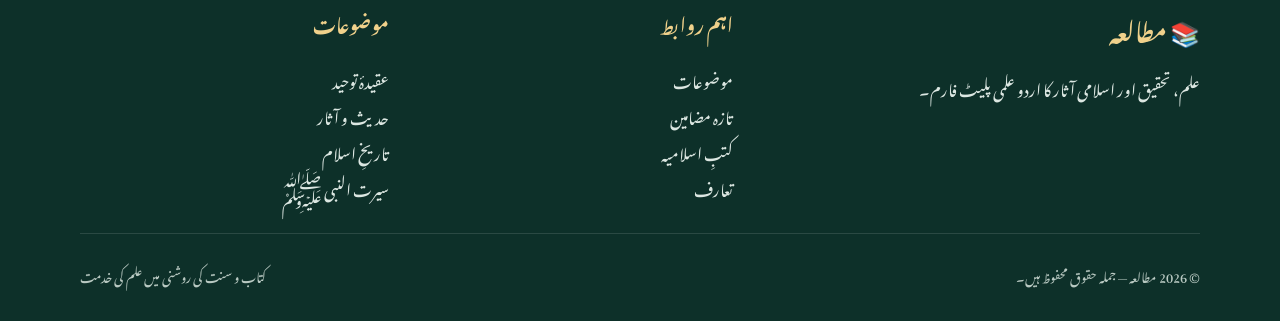
==== commit 9e53ec24: "Restore final Matala homepage header and design" ====
--- a/index.html
+++ b/index.html
@@ -1,869 +1,53 @@
 <!DOCTYPE html>
 <html lang="ur" dir="rtl">
 <head>
-    <meta charset="UTF-8">
-    <meta name="viewport" content="width=device-width, initial-scale=1.0">
-
-    <meta name="description" content="علم، تحقیق، تاریخ، حدیث، عقیدہ اور اسلامی کتب کا جامع اردو علمی پلیٹ فارم">
-    <meta name="theme-color" content="#123c32">
-
-    <title>مطالعہ | علم، تحقیق اور اسلامی آثار</title>
-
-    <link rel="stylesheet" href="style.css">
+<meta charset="UTF-8">
+<meta name="viewport" content="width=device-width, initial-scale=1.0">
+<meta name="description" content="مطالعہ — علم، تحقیق اور اسلامی آثار">
+<meta name="theme-color" content="#123c32">
+<title>مطالعہ | علم، تحقیق اور اسلامی آثار</title>
+<link rel="preconnect" href="https://fonts.googleapis.com">
+<link rel="preconnect" href="https://fonts.gstatic.com" crossorigin>
+<link href="https://fonts.googleapis.com/css2?family=Noto+Nastaliq+Urdu:wght@400;500;600;700&display=swap" rel="stylesheet">
+<style>
+*{box-sizing:border-box}html{scroll-behavior:smooth}body{margin:0;background:#f7f5ef;color:#243331;font-family:"Noto Nastaliq Urdu",serif;line-height:2}.container{width:min(1120px,calc(100% - 32px));margin:auto}.topbar{background:#0d3029;color:#fff;border-bottom:1px solid rgba(255,255,255,.1)}.topbar-inner{display:flex;justify-content:space-between;align-items:center;min-height:42px;font-size:14px}.topbar-links{display:flex;gap:22px}.topbar a{color:#fff;text-decoration:none}.main-header{background:#fff;box-shadow:0 4px 18px rgba(0,0,0,.07);position:sticky;top:0;z-index:20}.header-inner{display:flex;align-items:center;justify-content:space-between;min-height:88px}.brand{display:flex;align-items:center;gap:12px;color:#123c32;text-decoration:none}.brand-icon{font-size:36px}.brand h1{font-size:30px;margin:0;line-height:1.5}.brand span{font-size:13px;color:#66736f}.main-nav{display:flex;gap:6px;align-items:center}.main-nav a{color:#25463e;text-decoration:none;padding:9px 12px;border-radius:9px;font-size:15px}.main-nav a:hover,.main-nav .active{background:#123c32;color:#fff}.menu-toggle{display:none;border:0;background:#123c32;color:#fff;border-radius:8px;font-size:23px;padding:4px 10px}.hero{background:linear-gradient(135deg,#103c31,#276b55);color:#fff;text-align:center;padding:70px 20px 65px;position:relative;overflow:hidden}.hero:after{content:"✦";position:absolute;left:8%;top:8px;font-size:150px;color:#e2bd67;opacity:.08}.hero-badge{display:inline-block;color:#f0d18b;border:1px solid rgba(240,209,139,.5);padding:4px 18px;border-radius:30px;font-size:14px}.hero h2{font-size:38px;line-height:2;margin:18px 0 8px}.hero h2 strong{color:#f0d18b}.hero p{max-width:760px;margin:0 auto 22px;font-size:18px;color:#eef5f1}.hero-buttons{display:flex;justify-content:center;gap:12px;flex-wrap:wrap}.btn{display:inline-block;text-decoration:none;border-radius:9px;padding:8px 22px}.btn-primary{background:#c89b3c;color:#fff}.btn-outline{border:1px solid #e6c878;color:#fff}.search-section{padding:22px 0;background:#fff}.search-box{max-width:760px;margin:auto;display:flex;align-items:center;background:#f5f5f2;border:1px solid #dedfd8;border-radius:12px;padding:5px 12px}.search-icon{font-size:21px}.search-box input{flex:1;border:0;background:transparent;outline:0;font:inherit;font-size:15px;padding:7px}.search-box button{border:0;background:transparent;font-size:24px;color:#777;cursor:pointer}.section{padding:60px 0}.section-heading{text-align:center;margin-bottom:30px}.section-kicker{color:#b3842c;font-size:14px}.section-heading h2{color:#123c32;font-size:31px;margin:3px 0 5px}.section-heading p{color:#66716e;margin:0}.category-grid{display:grid;grid-template-columns:repeat(3,1fr);gap:16px}.category-card{display:flex;align-items:center;gap:14px;background:#fff;border:1px solid #e3e4de;border-radius:15px;padding:18px;text-decoration:none;color:#243331;box-shadow:0 4px 16px rgba(0,0,0,.045);transition:.2s}.category-card:hover{transform:translateY(-3px);border-color:#c89b3c;box-shadow:0 9px 24px rgba(0,0,0,.08)}.category-icon{width:54px;height:54px;display:grid;place-items:center;background:#eef4f0;border-radius:13px;font-size:25px;flex:none}.category-content{flex:1}.category-content h3{color:#123c32;font-size:19px;margin:0 0 3px}.category-content p{font-family:"Noto Nastaliq Urdu",serif;font-size:13px;color:#707976;margin:0;line-height:1.9}.category-arrow{color:#b3842c;font-size:20px}.featured-section{padding:0 0 55px}.featured-card{background:linear-gradient(135deg,#123c32,#28644f);border-radius:20px;color:#fff;padding:32px;box-shadow:0 10px 30px rgba(18,60,50,.16)}.featured-label{display:inline-block;background:#e7c36e;color:#173c32;border-radius:20px;padding:2px 15px;font-size:13px}.featured-card h2{font-size:29px;color:#f2d58f;margin:12px 0}.featured-card p{max-width:800px;margin:0;color:#edf4f0}.read-more{display:inline-block;margin-top:15px;color:#f2d58f;text-decoration:none;border:1px solid #f2d58f;border-radius:8px;padding:5px 15px}.articles-grid{display:grid;grid-template-columns:repeat(3,1fr);gap:18px}.article-card{background:#fff;border:1px solid #e3e4de;border-radius:15px;overflow:hidden}.article-image{height:120px;display:grid;place-items:center;background:linear-gradient(135deg,#e9eee9,#f3e7c9);font-size:40px}.article-body{padding:20px}.article-category{color:#a17625;font-size:13px}.article-body h3{color:#123c32;font-size:19px;line-height:1.8;margin:4px 0}.article-body p{color:#6d7672;font-size:14px;margin:0}.article-link{display:inline-block;color:#123c32;text-decoration:none;margin-top:9px}.books-section{padding:0 0 60px}.books-box{background:#fff;border:1px solid #e3e4de;border-radius:18px;padding:28px;display:flex;align-items:center;gap:20px}.books-icon{font-size:48px}.books-box h2{margin:0;color:#123c32}.books-box p{margin:0;color:#6d7672}.books-box .btn{margin-right:auto}.about-grid{display:grid;grid-template-columns:1.5fr 1fr;gap:35px;align-items:center}.about-grid h2,.contact-card h2{color:#123c32;font-size:28px}.about-grid p{color:#606b67}.about-box{display:grid;grid-template-columns:1fr 1fr;gap:12px}.about-item{background:#fff;border:1px solid #e2e4df;border-radius:12px;padding:18px;text-align:center}.about-item strong{display:block;font-size:27px}.contact-section{padding:0 0 60px}.contact-card{background:#123c32;color:#fff;border-radius:18px;padding:28px;display:flex;align-items:center;justify-content:space-between;gap:20px}.contact-card h2{color:#f0d18b;margin:0}.contact-card p{margin:4px 0 0;color:#e7efeb}.btn-light{background:#fff;color:#123c32;white-space:nowrap}.site-footer{background:#0d3029;color:#dce7e2;padding:45px 0 20px}.footer-grid{display:grid;grid-template-columns:1.4fr 1fr 1fr;gap:35px}.footer-brand h2{color:#f0d18b;margin-top:0}.footer-links{display:flex;flex-direction:column;gap:4px}.footer-links h3{color:#f0d18b;margin-top:0}.footer-links a{color:#dce7e2;text-decoration:none}.footer-bottom{border-top:1px solid rgba(255,255,255,.12);margin-top:30px;padding-top:15px;display:flex;justify-content:space-between;font-size:13px;color:#b9c9c2}.no-results{display:none;text-align:center;color:#777;padding:20px}.admin-link{color:#fff!important;background:#9c7425;border-radius:8px;padding:4px 10px!important}@media(max-width:850px){.main-nav{display:none;position:absolute;top:100%;right:0;left:0;background:#fff;box-shadow:0 8px 20px rgba(0,0,0,.1);padding:10px;flex-direction:column;align-items:stretch}.main-nav.open{display:flex}.main-nav a{text-align:center}.menu-toggle{display:block}.header-inner{min-height:74px}.category-grid,.articles-grid{grid-template-columns:1fr 1fr}.about-grid{grid-template-columns:1fr}.footer-grid{grid-template-columns:1fr 1fr}}@media(max-width:600px){.container{width:min(100% - 22px,1120px)}.topbar-inner{font-size:12px}.hero{padding:48px 15px}.hero h2{font-size:29px}.hero p{font-size:15px}.category-grid,.articles-grid{grid-template-columns:1fr}.books-box,.contact-card{flex-direction:column;text-align:center}.books-box .btn{margin:0}.footer-grid{grid-template-columns:1fr}.footer-bottom{flex-direction:column;text-align:center}.brand h1{font-size:25px}.brand span{font-size:11px}}
+</style>
 </head>
-
 <body>
-
-<!-- =========================
-     HEADER
-========================= -->
-
 <header class="site-header">
-
-    <div class="topbar">
-        <div class="container topbar-inner">
-
-            <div class="topbar-text">
-                بسم اللہ الرحمن الرحیم
-            </div>
-
-            <div class="topbar-links">
-                <a href="#about">تعارف</a>
-                <a href="#contact">رابطہ</a>
-            </div>
-
-        </div>
-    </div>
-
-
-    <div class="main-header">
-
-        <div class="container header-inner">
-
-            <a href="index.html" class="brand">
-
-                <div class="brand-icon">
-                    📚
-                </div>
-
-                <div class="brand-text">
-                    <h1>مطالعہ</h1>
-                    <span>علم، تحقیق اور اسلامی آثار</span>
-                </div>
-
-            </a>
-
-
-            <button class="menu-toggle" id="menuToggle" aria-label="مینو کھولیں">
-                ☰
-            </button>
-
-
-            <nav class="main-nav" id="mainNav">
-
-                <a href="index.html" class="active">
-                    🏠 مرکزی صفحہ
-                </a>
-
-                <a href="#categories">
-                    📚 موضوعات
-                </a>
-
-                <a href="#latest">
-                    📝 تازہ مضامین
-                </a>
-
-                <a href="#books">
-                    📖 کتب
-                </a>
-
-                <a href="#about">
-                    ℹ️ تعارف
-                </a>
-
-            </nav>
-
-        </div>
-
-    </div>
-
+<div class="topbar"><div class="container topbar-inner"><div>بسم اللہ الرحمن الرحیم</div><div class="topbar-links"><a href="#about">تعارف</a><a href="#contact">رابطہ</a></div></div></div>
+<div class="main-header"><div class="container header-inner">
+<a href="index.html" class="brand"><div class="brand-icon">📚</div><div><h1>مطالعہ</h1><span>علم، تحقیق اور اسلامی آثار</span></div></a>
+<button class="menu-toggle" id="menuToggle" aria-label="مینو کھولیں">☰</button>
+<nav class="main-nav" id="mainNav"><a href="index.html" class="active">🏠 مرکزی صفحہ</a><a href="#categories">📚 موضوعات</a><a href="#latest">📝 تازہ مضامین</a><a href="#books">📖 کتب</a><a href="#about">ℹ️ تعارف</a><a href="admin/">🔐 انتظامی پینل</a></nav>
+</div></div>
 </header>
-
-
-<!-- =========================
-     HERO
-========================= -->
-
-<section class="hero">
-
-    <div class="hero-pattern"></div>
-
-    <div class="container hero-content">
-
-        <div class="hero-badge">
-            ✦ علمی و تحقیقی ویب سائٹ ✦
-        </div>
-
-        <h2>
-            کتاب و سنت کی روشنی میں
-            <br>
-            <strong>علمی و تحقیقی مطالعہ</strong>
-        </h2>
-
-        <p>
-            عقیدہ، حدیث، تاریخ، سیرت، اسلامی کتب، فرق و مذاہب
-            اور حالاتِ حاضرہ سے متعلق منتخب علمی و تحقیقی مواد
-        </p>
-
-
-        <div class="hero-buttons">
-
-            <a href="#categories" class="btn btn-primary">
-                📚 موضوعات دیکھیں
-            </a>
-
-            <a href="#latest" class="btn btn-outline">
-                📝 تازہ مضامین
-            </a>
-
-        </div>
-
-    </div>
-
-</section>
-
-
-<!-- =========================
-     SEARCH
-========================= -->
-
-<section class="search-section">
-
-    <div class="container">
-
-        <div class="search-box">
-
-            <span class="search-icon">🔎</span>
-
-            <input
-                type="search"
-                id="siteSearch"
-                placeholder="مضامین، موضوعات یا الفاظ تلاش کریں..."
-                aria-label="ویب سائٹ تلاش کریں"
-            >
-
-            <button id="clearSearch" type="button">
-                ×
-            </button>
-
-        </div>
-
-    </div>
-
-</section>
-
-
-<!-- =========================
-     CATEGORIES
-========================= -->
-
-<section class="section categories-section" id="categories">
-
-    <div class="container">
-
-        <div class="section-heading">
-
-            <span class="section-kicker">
-                ✦ علمی موضوعات
-            </span>
-
-            <h2>
-                مطالعہ کے اہم شعبے
-            </h2>
-
-            <p>
-                اپنے مطلوبہ موضوع کا انتخاب کریں اور متعلقہ علمی مواد تک رسائی حاصل کریں۔
-            </p>
-
-        </div>
-
-
-        <div class="category-grid">
-
-
-            <!-- 1 -->
-
-            <a href="category.html?cat=tawheed"
-               class="category-card search-item"
-               data-search="عقیدہ توحید عقیدہ ایمان اللہ">
-
-                <div class="category-icon">
-                    ☝️
-                </div>
-
-                <div class="category-content">
-
-                    <h3>
-                        عقیدۂ توحید
-                    </h3>
-
-                    <p>
-                        توحید، ایمان، عقائد اور بنیادی اسلامی اصولوں سے متعلق علمی مواد۔
-                    </p>
-
-                </div>
-
-                <span class="category-arrow">
-                    ←
-                </span>
-
-            </a>
-
-
-            <!-- 2 -->
-
-            <a href="category.html?cat=history"
-               class="category-card search-item"
-               data-search="تاریخ اسلام اسلامی تاریخ خلافت سلاطین">
-
-                <div class="category-icon">
-                    🏛️
-                </div>
-
-                <div class="category-content">
-
-                    <h3>
-                        تاریخِ اسلام
-                    </h3>
-
-                    <p>
-                        اسلامی تاریخ کے اہم ادوار، شخصیات، واقعات اور تاریخی حقائق۔
-                    </p>
-
-                </div>
-
-                <span class="category-arrow">
-                    ←
-                </span>
-
-            </a>
-
-
-            <!-- 3 -->
-
-            <a href="category.html?cat=sahaba"
-               class="category-card search-item"
-               data-search="مشاجرات صحابہ صحابہ کرام علی معاویہ فتنہ">
-
-                <div class="category-icon">
-                    ⚔️
-                </div>
-
-                <div class="category-content">
-
-                    <h3>
-                        مشاجراتِ صحابہ
-                    </h3>
-
-                    <p>
-                        صحابۂ کرام رضی اللہ عنہم کے باہمی واقعات اور متعلقہ تاریخی روایات۔
-                    </p>
-
-                </div>
-
-                <span class="category-arrow">
-                    ←
-                </span>
-
-            </a>
-
-
-            <!-- 4 -->
-
-            <a href="category.html?cat=sects"
-               class="category-card search-item"
-               data-search="فرق مذاہب فرقے رافضہ خوارج معتزلہ مذاہب">
-
-                <div class="category-icon">
-                    📚
-                </div>
-
-                <div class="category-content">
-
-                    <h3>
-                        فرق و مذاہب
-                    </h3>
-
-                    <p>
-                        مختلف فرق و مذاہب کے عقائد، افکار، تاریخی پس منظر اور علمی نقد۔
-                    </p>
-
-                </div>
-
-                <span class="category-arrow">
-                    ←
-                </span>
-
-            </a>
-
-
-            <!-- 5 -->
-
-            <a href="category.html?cat=hadith"
-               class="category-card search-item"
-               data-search="حدیث آثار سنت محدثین روایت">
-
-                <div class="category-icon">
-                    🕋
-                </div>
-
-                <div class="category-content">
-
-                    <h3>
-                        حدیث و آثار
-                    </h3>
-
-                    <p>
-                        احادیث نبویہ ﷺ، آثارِ صحابہ و تابعین اور علمِ حدیث سے متعلق مواد۔
-                    </p>
-
-                </div>
-
-                <span class="category-arrow">
-                    ←
-                </span>
-
-            </a>
-
-
-            <!-- 6 -->
-
-            <a href="category.html?cat=books"
-               class="category-card search-item"
-               data-search="کتب اسلامیہ کتابیں مصنفین علماء تحقیق">
-
-                <div class="category-icon">
-                    📖
-                </div>
-
-                <div class="category-content">
-
-                    <h3>
-                        کتبِ اسلامیہ
-                    </h3>
-
-                    <p>
-                        اسلامی کتب، علمی تصانیف، کتابوں کے تعارف اور منتخب اقتباسات۔
-                    </p>
-
-                </div>
-
-                <span class="category-arrow">
-                    ←
-                </span>
-
-            </a>
-
-
-            <!-- 7 -->
-
-            <a href="category.html?cat=seerah"
-               class="category-card search-item"
-               data-search="سیرت النبی محمد رسول اللہ رسول اللہ">
-
-                <div class="category-icon">
-                    ﷺ
-                </div>
-
-                <div class="category-content">
-
-                    <h3>
-                        سیرت النبی ﷺ
-                    </h3>
-
-                    <p>
-                        رسول اللہ ﷺ کی مبارک سیرت، شمائل، غزوات اور حیاتِ طیبہ۔
-                    </p>
-
-                </div>
-
-                <span class="category-arrow">
-                    ←
-                </span>
-
-            </a>
-
-
-            <!-- 8 -->
-
-            <a href="category.html?cat=scholars"
-               class="category-card search-item"
-               data-search="سیرت صحابہ تابعین علماء ائمہ سلف">
-
-                <div class="category-icon">
-                    👥
-                </div>
-
-                <div class="category-content">
-
-                    <h3>
-                        سیرتِ صحابہ و تابعین
-                    </h3>
-
-                    <p>
-                        صحابۂ کرام رضی اللہ عنہم، تابعین اور ائمہ سلف کے حالات و تذکرے۔
-                    </p>
-
-                </div>
-
-                <span class="category-arrow">
-                    ←
-                </span>
-
-            </a>
-
-
-            <!-- 9 -->
-
-            <a href="category.html?cat=current"
-               class="category-card category-featured search-item"
-               data-search="حالات حاضرہ موجودہ حالات دنیا مسلم امت">
-
-                <div class="category-icon">
-                    🌍
-                </div>
-
-                <div class="category-content">
-
-                    <h3>
-                        حالاتِ حاضرہ
-                    </h3>
-
-                    <p>
-                        عصرِ حاضر کے اہم واقعات، اسلامی دنیا اور موجودہ حالات کا جائزہ۔
-                    </p>
-
-                </div>
-
-                <span class="category-arrow">
-                    ←
-                </span>
-
-            </a>
-
-
-        </div>
-
-    </div>
-
-</section>
-
-
-<!-- =========================
-     FEATURED ARTICLE
-========================= -->
-
-<section class="featured-section">
-
-    <div class="container">
-
-        <div class="featured-card">
-
-            <div class="featured-label">
-                ⭐ نمایاں مضمون
-            </div>
-
-            <div class="featured-content">
-
-                <span class="article-category">
-                    تاریخِ اسلام
-                </span>
-
-                <h2>
-                    اسلامی تاریخ کے اہم واقعات کا تحقیقی مطالعہ
-                </h2>
-
-                <p>
-                    یہاں ویب سائٹ کا نمایاں مضمون دکھایا جائے گا۔
-                    بعد میں اسی جگہ آپ کا اصل مضمون، عنوان، خلاصہ
-                    اور متعلقہ تصویر خود شامل کی جا سکتی ہے۔
-                </p>
-
-                <a href="#" class="read-more">
-                    مکمل مضمون پڑھیں
-                    ←
-                </a>
-
-            </div>
-
-        </div>
-
-    </div>
-
-</section>
-
-
-<!-- =========================
-     LATEST ARTICLES
-========================= -->
-
-<section class="section latest-section" id="latest">
-
-    <div class="container">
-
-        <div class="section-heading">
-
-            <span class="section-kicker">
-                ✦ تازہ مواد
-            </span>
-
-            <h2>
-                تازہ مضامین
-            </h2>
-
-            <p>
-                ویب سائٹ پر شائع ہونے والے تازہ علمی و تحقیقی مضامین۔
-            </p>
-
-        </div>
-
-
-        <div class="articles-grid">
-
-
-            <article class="article-card search-item"
-                     data-search="تاریخ اسلام علمی مضمون">
-
-                <div class="article-image article-image-1">
-                    📜
-                </div>
-
-                <div class="article-body">
-
-                    <span class="article-category">
-                        تاریخِ اسلام
-                    </span>
-
-                    <h3>
-                        اسلامی تاریخ کا ایک اہم واقعہ
-                    </h3>
-
-                    <p>
-                        منتخب تاریخی واقعے کا مختصر تعارف یہاں ظاہر ہوگا۔
-                    </p>
-
-                    <a href="#" class="article-link">
-                        پڑھیں ←
-                    </a>
-
-                </div>
-
-            </article>
-
-
-            <article class="article-card search-item"
-                     data-search="حدیث آثار سنت">
-
-                <div class="article-image article-image-2">
-                    📜
-                </div>
-
-                <div class="article-body">
-
-                    <span class="article-category">
-                        حدیث و آثار
-                    </span>
-
-                    <h3>
-                        حدیث و آثار کی روشنی میں ایک اہم مسئلہ
-                    </h3>
-
-                    <p>
-                        حدیثی مواد اور آثار سے متعلق مضمون کا خلاصہ یہاں ہوگا۔
-                    </p>
-
-                    <a href="#" class="article-link">
-                        پڑھیں ←
-                    </a>
-
-                </div>
-
-            </article>
-
-
-            <article class="article-card search-item"
-                     data-search="علماء سیرت صحابہ تابعین">
-
-                <div class="article-image article-image-3">
-                    👤
-                </div>
-
-                <div class="article-body">
-
-                    <span class="article-category">
-                        سیرتِ صحابہ و تابعین
-                    </span>
-
-                    <h3>
-                        اکابرِ امت کی علمی و دعوتی خدمات
-                    </h3>
-
-                    <p>
-                        بزرگ علماء اور سلف صالحین کے حالات و خدمات پر مضمون۔
-                    </p>
-
-                    <a href="#" class="article-link">
-                        پڑھیں ←
-                    </a>
-
-                </div>
-
-            </article>
-
-
-        </div>
-
-    </div>
-
-</section>
-
-
-<!-- =========================
-     BOOKS
-========================= -->
-
-<section class="books-section" id="books">
-
-    <div class="container">
-
-        <div class="books-box">
-
-            <div class="books-icon">
-                📚
-            </div>
-
-            <div>
-
-                <span class="section-kicker">
-                    ✦ کتب خانہ
-                </span>
-
-                <h2>
-                    کتبِ اسلامیہ
-                </h2>
-
-                <p>
-                    اسلامی کتب، تحقیقی تصانیف اور منتخب علمی مواد کے لیے
-                    خصوصی کتب خانہ۔
-                </p>
-
-            </div>
-
-            <a href="category.html?cat=books" class="btn btn-primary">
-                کتب دیکھیں
-            </a>
-
-        </div>
-
-    </div>
-
-</section>
-
-
-<!-- =========================
-     ABOUT
-========================= -->
-
-<section class="section about-section" id="about">
-
-    <div class="container about-grid">
-
-        <div>
-
-            <span class="section-kicker">
-                ✦ ہمارے بارے میں
-            </span>
-
-            <h2>
-                مطالعہ — علم کی ایک نئی منزل
-            </h2>
-
-            <p>
-                یہ ویب سائٹ اسلامی علوم، تاریخ، حدیث، عقیدہ، سیرت
-                اور تحقیقی مواد کو ایک منظم اور آسان انداز میں پیش کرنے
-                کے لیے تیار کی گئی ہے۔
-            </p>
-
-            <p>
-                مقصد یہ ہے کہ قاری معتبر علمی مواد تک آسانی سے پہنچ سکے
-                اور مختلف موضوعات کو ایک منظم علمی ماحول میں پڑھ سکے۔
-            </p>
-
-        </div>
-
-
-        <div class="about-box">
-
-            <div class="about-item">
-                <strong>📖</strong>
-                <span>علمی مطالعہ</span>
-            </div>
-
-            <div class="about-item">
-                <strong>🔎</strong>
-                <span>تحقیقی مواد</span>
-            </div>
-
-            <div class="about-item">
-                <strong>📚</strong>
-                <span>اسلامی کتب</span>
-            </div>
-
-            <div class="about-item">
-                <strong>🌐</strong>
-                <span>اردو علمی ذخیرہ</span>
-            </div>
-
-        </div>
-
-    </div>
-
-</section>
-
-
-<!-- =========================
-     CONTACT
-========================= -->
-
-<section class="contact-section" id="contact">
-
-    <div class="container">
-
-        <div class="contact-card">
-
-            <div>
-
-                <span class="section-kicker">
-                    ✦ رابطہ
-                </span>
-
-                <h2>
-                    علمی مواد کے لیے رابطہ کریں
-                </h2>
-
-                <p>
-                    ویب سائٹ سے متعلق تجاویز، اصلاحات یا علمی مواد
-                    کے لیے رابطہ کیا جا سکتا ہے۔
-                </p>
-
-            </div>
-
-            <a href="mailto:info@example.com" class="btn btn-light">
-                ✉️ رابطہ کریں
-            </a>
-
-        </div>
-
-    </div>
-
-</section>
-
-
-<!-- =========================
-     FOOTER
-========================= -->
-
-<footer class="site-footer">
-
-    <div class="container">
-
-        <div class="footer-grid">
-
-
-            <div class="footer-brand">
-
-                <h2>
-                    📚 مطالعہ
-                </h2>
-
-                <p>
-                    علم، تحقیق اور اسلامی آثار کا اردو علمی پلیٹ فارم۔
-                </p>
-
-            </div>
-
-
-            <div class="footer-links">
-
-                <h3>
-                    اہم روابط
-                </h3>
-
-                <a href="#categories">
-                    موضوعات
-                </a>
-
-                <a href="#latest">
-                    تازہ مضامین
-                </a>
-
-                <a href="#books">
-                    کتبِ اسلامیہ
-                </a>
-
-                <a href="#about">
-                    تعارف
-                </a>
-
-            </div>
-
-
-            <div class="footer-links">
-
-                <h3>
-                    موضوعات
-                </h3>
-
-                <a href="category.html?cat=tawheed">
-                    عقیدۂ توحید
-                </a>
-
-                <a href="category.html?cat=hadith">
-                    حدیث و آثار
-                </a>
-
-                <a href="category.html?cat=history">
-                    تاریخِ اسلام
-                </a>
-
-                <a href="category.html?cat=seerah">
-                    سیرت النبی ﷺ
-                </a>
-
-            </div>
-
-
-        </div>
-
-
-        <div class="footer-bottom">
-
-            <p>
-                © <span id="currentYear"></span> مطالعہ — جملہ حقوق محفوظ ہیں۔
-            </p>
-
-            <p>
-                کتاب و سنت کی روشنی میں علم کی خدمت
-            </p>
-
-        </div>
-
-    </div>
-
-</footer>
-
-
-<script src="script.js"></script>
-
+<section class="hero"><div class="container"><div class="hero-badge">✦ علمی و تحقیقی ویب سائٹ ✦</div><h2>کتاب و سنت کی روشنی میں<br><strong>علمی و تحقیقی مطالعہ</strong></h2><p>عقیدہ، حدیث، تاریخ، سیرت، اسلامی کتب، فرق و مذاہب اور حالاتِ حاضرہ سے متعلق منتخب علمی و تحقیقی مواد</p><div class="hero-buttons"><a href="#categories" class="btn btn-primary">📚 موضوعات دیکھیں</a><a href="#latest" class="btn btn-outline">📝 تازہ مضامین</a></div></div></section>
+<section class="search-section"><div class="container"><div class="search-box"><span class="search-icon">🔎</span><input id="siteSearch" type="search" placeholder="مضامین، موضوعات یا الفاظ تلاش کریں..." aria-label="ویب سائٹ تلاش کریں"><button id="clearSearch" type="button">×</button></div></div></section>
+<section class="section" id="categories"><div class="container"><div class="section-heading"><span class="section-kicker">✦ علمی موضوعات</span><h2>مطالعہ کے اہم شعبے</h2><p>اپنے مطلوبہ موضوع کا انتخاب کریں اور متعلقہ علمی مواد تک رسائی حاصل کریں۔</p></div><div class="category-grid">
+<a href="category.html?cat=tawheed" class="category-card search-item" data-search="عقیدہ توحید ایمان اللہ"><div class="category-icon">☝️</div><div class="category-content"><h3>عقیدۂ توحید</h3><p>توحید، ایمان، عقائد اور بنیادی اسلامی اصولوں سے متعلق علمی مواد۔</p></div><span class="category-arrow">←</span></a>
+<a href="category.html?cat=history" class="category-card search-item" data-search="تاریخ اسلام خلافت واقعات"><div class="category-icon">🏛️</div><div class="category-content"><h3>تاریخِ اسلام</h3><p>اسلامی تاریخ کے اہم ادوار، شخصیات، واقعات اور تاریخی حقائق۔</p></div><span class="category-arrow">←</span></a>
+<a href="category.html?cat=sahaba" class="category-card search-item" data-search="مشاجرات صحابہ صحابہ کرام علی معاویہ"><div class="category-icon">⚔️</div><div class="category-content"><h3>مشاجراتِ صحابہ</h3><p>صحابۂ کرام رضی اللہ عنہم کے باہمی واقعات اور متعلقہ تاریخی روایات۔</p></div><span class="category-arrow">←</span></a>
+<a href="category.html?cat=sects" class="category-card search-item" data-search="فرق مذاہب فرقے رافضہ خوارج"><div class="category-icon">📚</div><div class="category-content"><h3>فرق و مذاہب</h3><p>مختلف فرق و مذاہب کے عقائد، افکار، تاریخی پس منظر اور علمی نقد۔</p></div><span class="category-arrow">←</span></a>
+<a href="category.html?cat=hadith" class="category-card search-item" data-search="حدیث آثار سنت محدثین"><div class="category-icon">🕋</div><div class="category-content"><h3>حدیث و آثار</h3><p>احادیث نبویہ ﷺ، آثارِ صحابہ و تابعین اور علمِ حدیث سے متعلق مواد۔</p></div><span class="category-arrow">←</span></a>
+<a href="category.html?cat=books" class="category-card search-item" data-search="کتب اسلامیہ کتابیں مصنفین علماء"><div class="category-icon">📖</div><div class="category-content"><h3>کتبِ اسلامیہ</h3><p>اسلامی کتب، علمی تصانیف، کتابوں کے تعارف اور منتخب اقتباسات۔</p></div><span class="category-arrow">←</span></a>
+<a href="category.html?cat=seerah" class="category-card search-item" data-search="سیرت النبی محمد رسول اللہ"><div class="category-icon">ﷺ</div><div class="category-content"><h3>سیرت النبی ﷺ</h3><p>رسول اللہ ﷺ کی مبارک سیرت، شمائل، غزوات اور حیاتِ طیبہ۔</p></div><span class="category-arrow">←</span></a>
+<a href="category.html?cat=scholars" class="category-card search-item" data-search="سیرت صحابہ تابعین علماء ائمہ سلف"><div class="category-icon">👥</div><div class="category-content"><h3>سیرتِ صحابہ و تابعین</h3><p>صحابۂ کرام رضی اللہ عنہم، تابعین اور ائمہ سلف کے حالات و تذکرے۔</p></div><span class="category-arrow">←</span></a>
+<a href="category.html?cat=current" class="category-card search-item" data-search="حالات حاضرہ موجودہ حالات دنیا مسلم امت"><div class="category-icon">🌍</div><div class="category-content"><h3>حالاتِ حاضرہ</h3><p>عصرِ حاضر کے اہم واقعات، اسلامی دنیا اور موجودہ حالات کا جائزہ۔</p></div><span class="category-arrow">←</span></a>
+</div><div class="no-results" id="noResults">کوئی متعلقہ نتیجہ نہیں ملا۔</div></div></section>
+<section class="featured-section"><div class="container"><div class="featured-card"><span class="featured-label">⭐ نمایاں مضمون</span><h2>اسلامی تاریخ کے اہم واقعات کا تحقیقی مطالعہ</h2><p>یہاں ویب سائٹ کا نمایاں مضمون دکھایا جائے گا۔ بعد میں اسی جگہ اصل مضمون، عنوان، خلاصہ اور متعلقہ تصویر شامل کی جا سکتی ہے۔</p><a href="#latest" class="read-more">تازہ مضامین دیکھیں ←</a></div></div></section>
+<section class="section" id="latest"><div class="container"><div class="section-heading"><span class="section-kicker">✦ تازہ مواد</span><h2>تازہ مضامین</h2><p>ویب سائٹ پر شائع ہونے والے تازہ علمی و تحقیقی مضامین۔</p></div><div class="articles-grid">
+<article class="article-card"><div class="article-image">📜</div><div class="article-body"><span class="article-category">تاریخِ اسلام</span><h3>اسلامی تاریخ کا ایک اہم واقعہ</h3><p>منتخب تاریخی واقعے کا مختصر تعارف یہاں ظاہر ہوگا۔</p><a href="#" class="article-link">پڑھیں ←</a></div></article>
+<article class="article-card"><div class="article-image">📜</div><div class="article-body"><span class="article-category">حدیث و آثار</span><h3>حدیث و آثار کی روشنی میں ایک اہم مسئلہ</h3><p>حدیثی مواد اور آثار سے متعلق مضمون کا خلاصہ یہاں ہوگا۔</p><a href="#" class="article-link">پڑھیں ←</a></div></article>
+<article class="article-card"><div class="article-image">👤</div><div class="article-body"><span class="article-category">سیرتِ صحابہ و تابعین</span><h3>اکابرِ امت کی علمی و دعوتی خدمات</h3><p>بزرگ علماء اور سلف صالحین کے حالات و خدمات پر مضمون۔</p><a href="#" class="article-link">پڑھیں ←</a></div></article>
+</div></div></section>
+<section class="books-section" id="books"><div class="container"><div class="books-box"><div class="books-icon">📚</div><div><span class="section-kicker">✦ کتب خانہ</span><h2>کتبِ اسلامیہ</h2><p>اسلامی کتب، تحقیقی تصانیف اور منتخب علمی مواد کے لیے خصوصی کتب خانہ۔</p></div><a href="category.html?cat=books" class="btn btn-primary">کتب دیکھیں</a></div></div></section>
+<section class="section" id="about"><div class="container about-grid"><div><span class="section-kicker">✦ ہمارے بارے میں</span><h2>مطالعہ — علم کی ایک نئی منزل</h2><p>یہ ویب سائٹ اسلامی علوم، تاریخ، حدیث، عقیدہ، سیرت اور تحقیقی مواد کو ایک منظم اور آسان انداز میں پیش کرنے کے لیے تیار کی گئی ہے۔</p><p>مقصد یہ ہے کہ قاری معتبر علمی مواد تک آسانی سے پہنچ سکے اور مختلف موضوعات کو ایک منظم علمی ماحول میں پڑھ سکے۔</p></div><div class="about-box"><div class="about-item"><strong>📖</strong><span>علمی مطالعہ</span></div><div class="about-item"><strong>🔎</strong><span>تحقیقی مواد</span></div><div class="about-item"><strong>📚</strong><span>اسلامی کتب</span></div><div class="about-item"><strong>🌐</strong><span>اردو علمی ذخیرہ</span></div></div></div></section>
+<section class="contact-section" id="contact"><div class="container"><div class="contact-card"><div><span class="section-kicker">✦ رابطہ</span><h2>علمی مواد کے لیے رابطہ کریں</h2><p>ویب سائٹ سے متعلق تجاویز، اصلاحات یا علمی مواد کے لیے رابطہ کیا جا سکتا ہے۔</p></div><a href="mailto:info@example.com" class="btn btn-light">✉️ رابطہ کریں</a></div></div></section>
+<footer class="site-footer"><div class="container"><div class="footer-grid"><div class="footer-brand"><h2>📚 مطالعہ</h2><p>علم، تحقیق اور اسلامی آثار کا اردو علمی پلیٹ فارم۔</p></div><div class="footer-links"><h3>اہم روابط</h3><a href="#categories">موضوعات</a><a href="#latest">تازہ مضامین</a><a href="#books">کتبِ اسلامیہ</a><a href="#about">تعارف</a></div><div class="footer-links"><h3>موضوعات</h3><a href="category.html?cat=tawheed">عقیدۂ توحید</a><a href="category.html?cat=hadith">حدیث و آثار</a><a href="category.html?cat=history">تاریخِ اسلام</a><a href="category.html?cat=seerah">سیرت النبی ﷺ</a></div></div><div class="footer-bottom"><p>© <span id="currentYear"></span> مطالعہ — جملہ حقوق محفوظ ہیں۔</p><p>کتاب و سنت کی روشنی میں علم کی خدمت</p></div></div></footer>
+<script>
+const menuToggle=document.getElementById('menuToggle');const mainNav=document.getElementById('mainNav');menuToggle.addEventListener('click',()=>mainNav.classList.toggle('open'));document.querySelectorAll('.main-nav a').forEach(a=>a.addEventListener('click',()=>mainNav.classList.remove('open')));
+const search=document.getElementById('siteSearch'),clear=document.getElementById('clearSearch'),items=[...document.querySelectorAll('.search-item')],noResults=document.getElementById('noResults');function filter(){const q=search.value.trim().toLowerCase();let shown=0;items.forEach(i=>{const ok=!q||i.innerText.toLowerCase().includes(q)||(i.dataset.search||'').toLowerCase().includes(q);i.style.display=ok?'flex':'none';if(ok)shown++});noResults.style.display=q&&shown===0?'block':'none'}search.addEventListener('input',filter);clear.addEventListener('click',()=>{search.value='';filter();search.focus()});document.getElementById('currentYear').textContent=new Date().getFullYear();
+</script>
 </body>
-</html>
+</html>
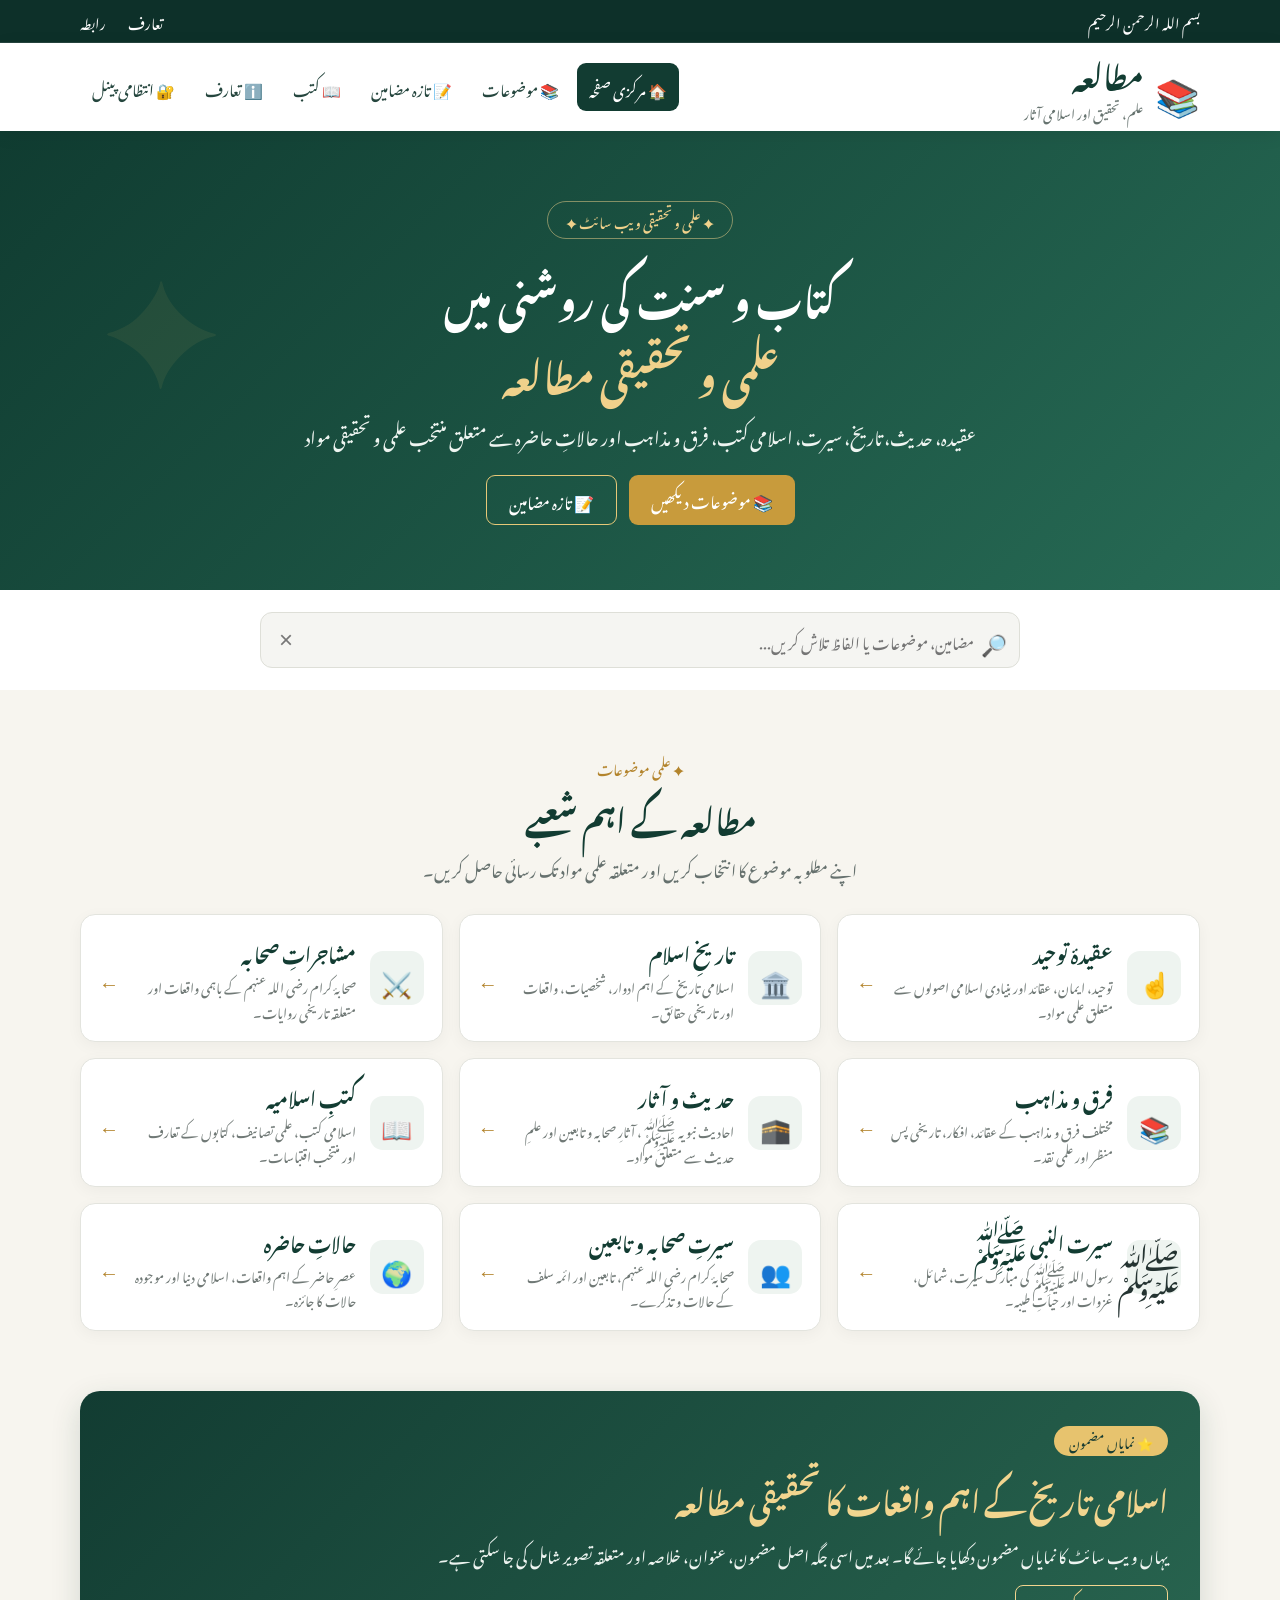
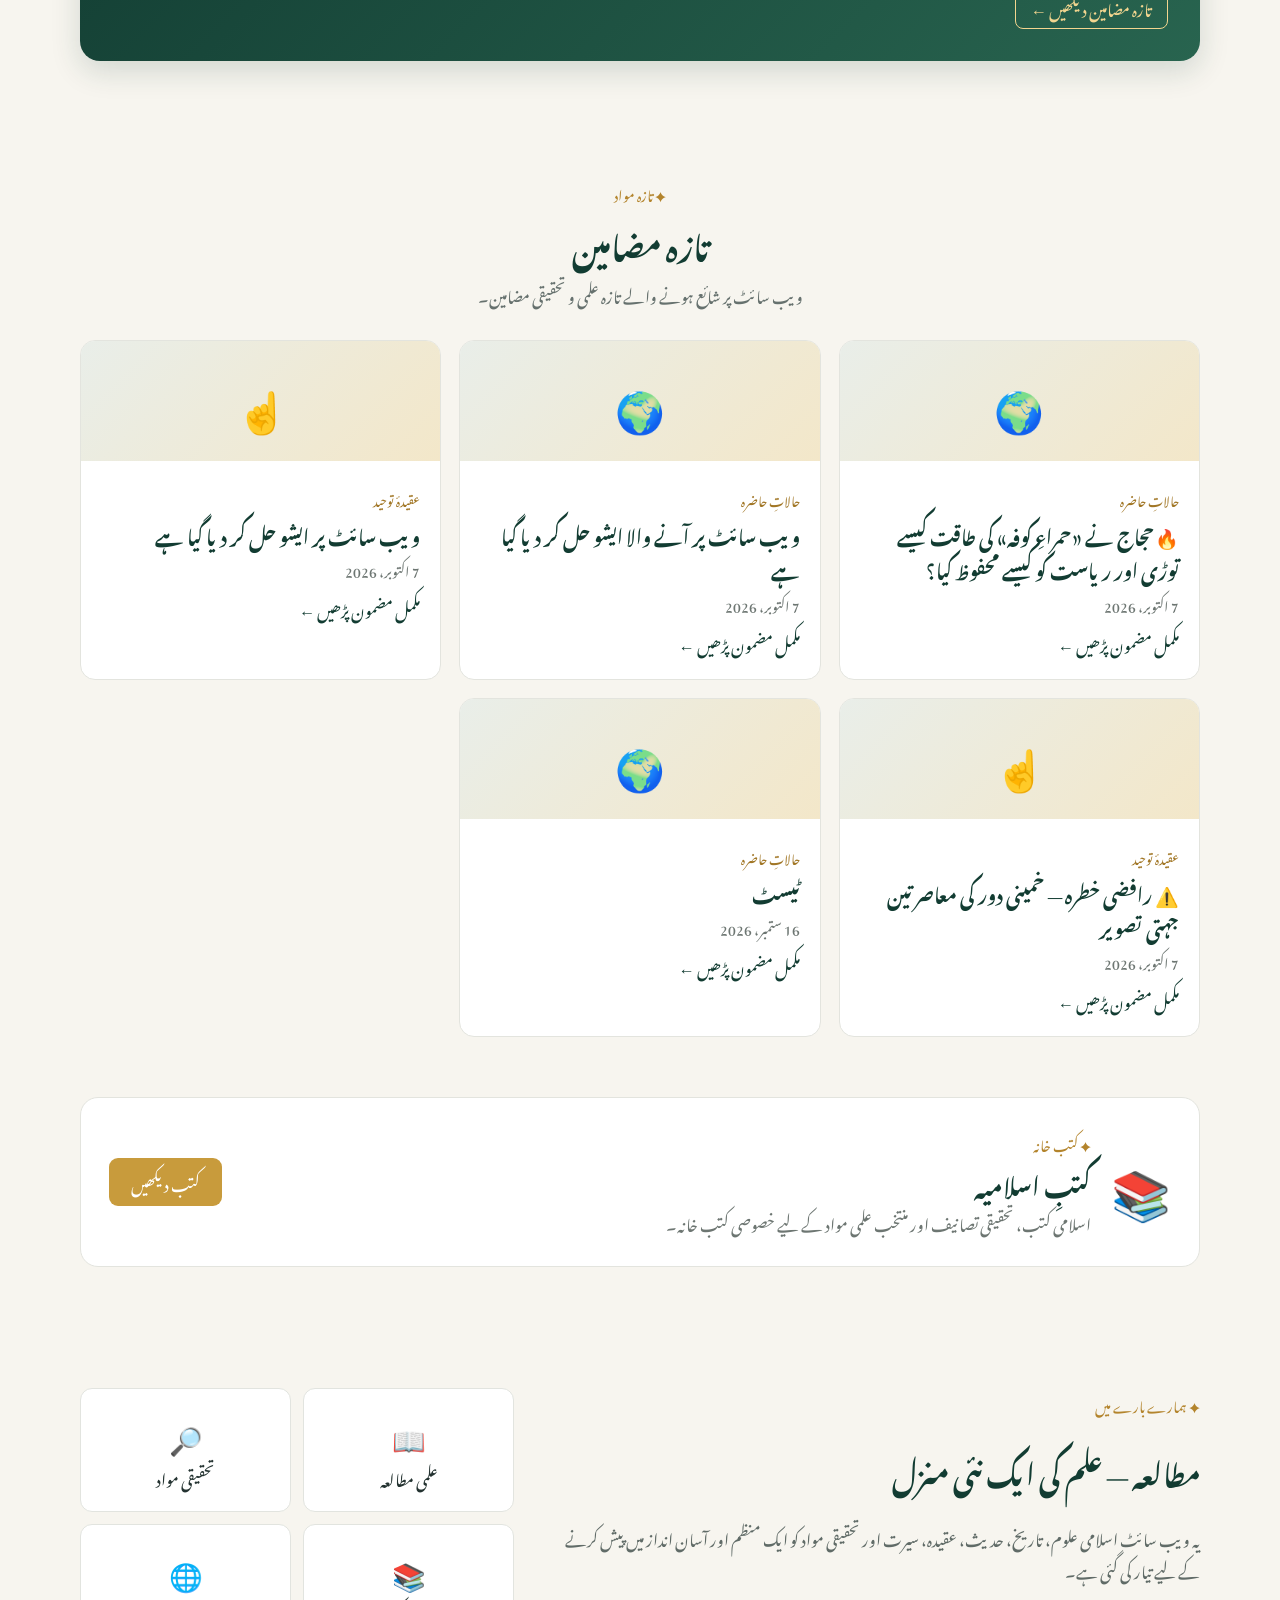
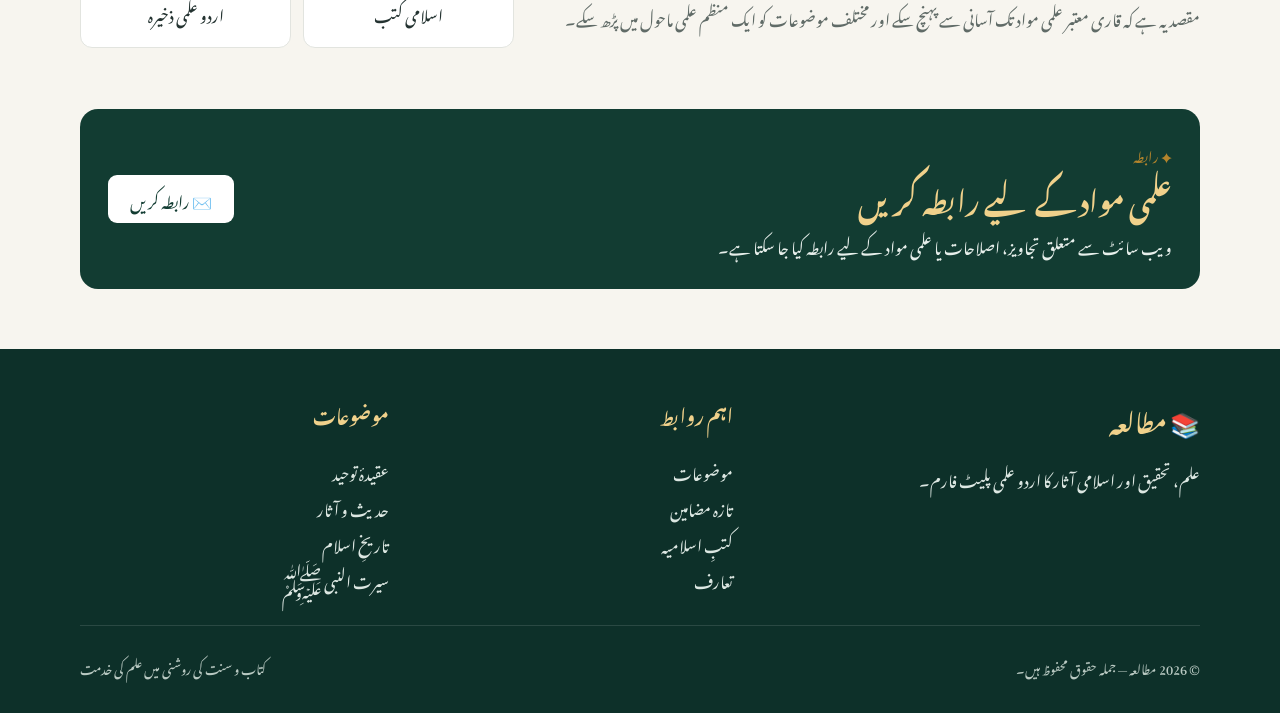
==== commit 49b31309: "Fix homepage latest articles loading" ====
--- a/index.html
+++ b/index.html
@@ -36,18 +36,31 @@
 <a href="category.html?cat=current" class="category-card search-item" data-search="حالات حاضرہ موجودہ حالات دنیا مسلم امت"><div class="category-icon">🌍</div><div class="category-content"><h3>حالاتِ حاضرہ</h3><p>عصرِ حاضر کے اہم واقعات، اسلامی دنیا اور موجودہ حالات کا جائزہ۔</p></div><span class="category-arrow">←</span></a>
 </div><div class="no-results" id="noResults">کوئی متعلقہ نتیجہ نہیں ملا۔</div></div></section>
 <section class="featured-section"><div class="container"><div class="featured-card"><span class="featured-label">⭐ نمایاں مضمون</span><h2>اسلامی تاریخ کے اہم واقعات کا تحقیقی مطالعہ</h2><p>یہاں ویب سائٹ کا نمایاں مضمون دکھایا جائے گا۔ بعد میں اسی جگہ اصل مضمون، عنوان، خلاصہ اور متعلقہ تصویر شامل کی جا سکتی ہے۔</p><a href="#latest" class="read-more">تازہ مضامین دیکھیں ←</a></div></div></section>
-<section class="section" id="latest"><div class="container"><div class="section-heading"><span class="section-kicker">✦ تازہ مواد</span><h2>تازہ مضامین</h2><p>ویب سائٹ پر شائع ہونے والے تازہ علمی و تحقیقی مضامین۔</p></div><div class="articles-grid">
-<article class="article-card"><div class="article-image">📜</div><div class="article-body"><span class="article-category">تاریخِ اسلام</span><h3>اسلامی تاریخ کا ایک اہم واقعہ</h3><p>منتخب تاریخی واقعے کا مختصر تعارف یہاں ظاہر ہوگا۔</p><a href="#" class="article-link">پڑھیں ←</a></div></article>
-<article class="article-card"><div class="article-image">📜</div><div class="article-body"><span class="article-category">حدیث و آثار</span><h3>حدیث و آثار کی روشنی میں ایک اہم مسئلہ</h3><p>حدیثی مواد اور آثار سے متعلق مضمون کا خلاصہ یہاں ہوگا۔</p><a href="#" class="article-link">پڑھیں ←</a></div></article>
-<article class="article-card"><div class="article-image">👤</div><div class="article-body"><span class="article-category">سیرتِ صحابہ و تابعین</span><h3>اکابرِ امت کی علمی و دعوتی خدمات</h3><p>بزرگ علماء اور سلف صالحین کے حالات و خدمات پر مضمون۔</p><a href="#" class="article-link">پڑھیں ←</a></div></article>
-</div></div></section>
+<section class="section" id="latest"><div class="container"><div class="section-heading"><span class="section-kicker">✦ تازہ مواد</span><h2>تازہ مضامین</h2><p>ویب سائٹ پر شائع ہونے والے تازہ علمی و تحقیقی مضامین۔</p></div><div class="articles-grid" id="latestPosts"><div class="loading">تازہ مضامین لوڈ کیے جا رہے ہیں...</div></div></div></section>
 <section class="books-section" id="books"><div class="container"><div class="books-box"><div class="books-icon">📚</div><div><span class="section-kicker">✦ کتب خانہ</span><h2>کتبِ اسلامیہ</h2><p>اسلامی کتب، تحقیقی تصانیف اور منتخب علمی مواد کے لیے خصوصی کتب خانہ۔</p></div><a href="category.html?cat=books" class="btn btn-primary">کتب دیکھیں</a></div></div></section>
 <section class="section" id="about"><div class="container about-grid"><div><span class="section-kicker">✦ ہمارے بارے میں</span><h2>مطالعہ — علم کی ایک نئی منزل</h2><p>یہ ویب سائٹ اسلامی علوم، تاریخ، حدیث، عقیدہ، سیرت اور تحقیقی مواد کو ایک منظم اور آسان انداز میں پیش کرنے کے لیے تیار کی گئی ہے۔</p><p>مقصد یہ ہے کہ قاری معتبر علمی مواد تک آسانی سے پہنچ سکے اور مختلف موضوعات کو ایک منظم علمی ماحول میں پڑھ سکے۔</p></div><div class="about-box"><div class="about-item"><strong>📖</strong><span>علمی مطالعہ</span></div><div class="about-item"><strong>🔎</strong><span>تحقیقی مواد</span></div><div class="about-item"><strong>📚</strong><span>اسلامی کتب</span></div><div class="about-item"><strong>🌐</strong><span>اردو علمی ذخیرہ</span></div></div></div></section>
 <section class="contact-section" id="contact"><div class="container"><div class="contact-card"><div><span class="section-kicker">✦ رابطہ</span><h2>علمی مواد کے لیے رابطہ کریں</h2><p>ویب سائٹ سے متعلق تجاویز، اصلاحات یا علمی مواد کے لیے رابطہ کیا جا سکتا ہے۔</p></div><a href="mailto:info@example.com" class="btn btn-light">✉️ رابطہ کریں</a></div></div></section>
 <footer class="site-footer"><div class="container"><div class="footer-grid"><div class="footer-brand"><h2>📚 مطالعہ</h2><p>علم، تحقیق اور اسلامی آثار کا اردو علمی پلیٹ فارم۔</p></div><div class="footer-links"><h3>اہم روابط</h3><a href="#categories">موضوعات</a><a href="#latest">تازہ مضامین</a><a href="#books">کتبِ اسلامیہ</a><a href="#about">تعارف</a></div><div class="footer-links"><h3>موضوعات</h3><a href="category.html?cat=tawheed">عقیدۂ توحید</a><a href="category.html?cat=hadith">حدیث و آثار</a><a href="category.html?cat=history">تاریخِ اسلام</a><a href="category.html?cat=seerah">سیرت النبی ﷺ</a></div></div><div class="footer-bottom"><p>© <span id="currentYear"></span> مطالعہ — جملہ حقوق محفوظ ہیں۔</p><p>کتاب و سنت کی روشنی میں علم کی خدمت</p></div></div></footer>
 <script>
 const menuToggle=document.getElementById('menuToggle');const mainNav=document.getElementById('mainNav');menuToggle.addEventListener('click',()=>mainNav.classList.toggle('open'));document.querySelectorAll('.main-nav a').forEach(a=>a.addEventListener('click',()=>mainNav.classList.remove('open')));
-const search=document.getElementById('siteSearch'),clear=document.getElementById('clearSearch'),items=[...document.querySelectorAll('.search-item')],noResults=document.getElementById('noResults');function filter(){const q=search.value.trim().toLowerCase();let shown=0;items.forEach(i=>{const ok=!q||i.innerText.toLowerCase().includes(q)||(i.dataset.search||'').toLowerCase().includes(q);i.style.display=ok?'flex':'none';if(ok)shown++});noResults.style.display=q&&shown===0?'block':'none'}search.addEventListener('input',filter);clear.addEventListener('click',()=>{search.value='';filter();search.focus()});document.getElementById('currentYear').textContent=new Date().getFullYear();
+const search=document.getElementById('siteSearch'),clear=document.getElementById('clearSearch'),items=[...document.querySelectorAll('.search-item')],noResults=document.getElementById('noResults');
+function filter(){const q=search.value.trim().toLowerCase();let shown=0;items.forEach(i=>{const ok=!q||i.innerText.toLowerCase().includes(q)||(i.dataset.search||'').toLowerCase().includes(q);i.style.display=ok?'flex':'none';if(ok)shown++});noResults.style.display=q&&shown===0?'block':'none'}
+search.addEventListener('input',filter);clear.addEventListener('click',()=>{search.value='';filter();search.focus()});
+function escapeHtml(s){return String(s||'').replace(/[&<>"']/g,m=>({'&':'&amp;','<':'&lt;','>':'&gt;','"':'&quot;',"'":'&#039;'}[m]));}
+function formatDate(value){if(!value)return '';const d=new Date(value);return isNaN(d)?'':d.toLocaleDateString('ur-PK',{year:'numeric',month:'long',day:'numeric'});}
+const categoryIcons={tawheed:'☝️',history:'🏛️',sahaba:'⚔️',sects:'📚',hadith:'🕋',books:'📖',seerah:'ﷺ',scholars:'👥',current:'🌍'};
+async function loadLatestPosts(){
+ const box=document.getElementById('latestPosts');
+ try{
+  const response=await fetch('data/posts.json?'+Date.now());
+  if(!response.ok) throw new Error('posts index not found');
+  const posts=await response.json();
+  if(!posts.length){box.innerHTML='<div class="no-results" style="display:block">ابھی کوئی مضمون شائع نہیں ہوا۔</div>';return;}
+  box.innerHTML=posts.slice(0,6).map(p=>'<article class="article-card"><div class="article-image">'+(categoryIcons[p.categoryKey]||'📚')+'</div><div class="article-body"><span class="article-category">'+escapeHtml(p.category)+'</span><h3>'+escapeHtml(p.title)+'</h3><p>'+formatDate(p.date)+'</p><a href="article.html?post='+encodeURIComponent(p.file)+'" class="article-link">مکمل مضمون پڑھیں ←</a></div></article>').join('');
+ }catch(e){box.innerHTML='<div class="no-results" style="display:block">تازہ مضامین لوڈ نہیں ہو سکے۔</div>';console.error(e);}
+}
+loadLatestPosts();
+document.getElementById('currentYear').textContent=new Date().getFullYear();
 </script>
 </body>
 </html>
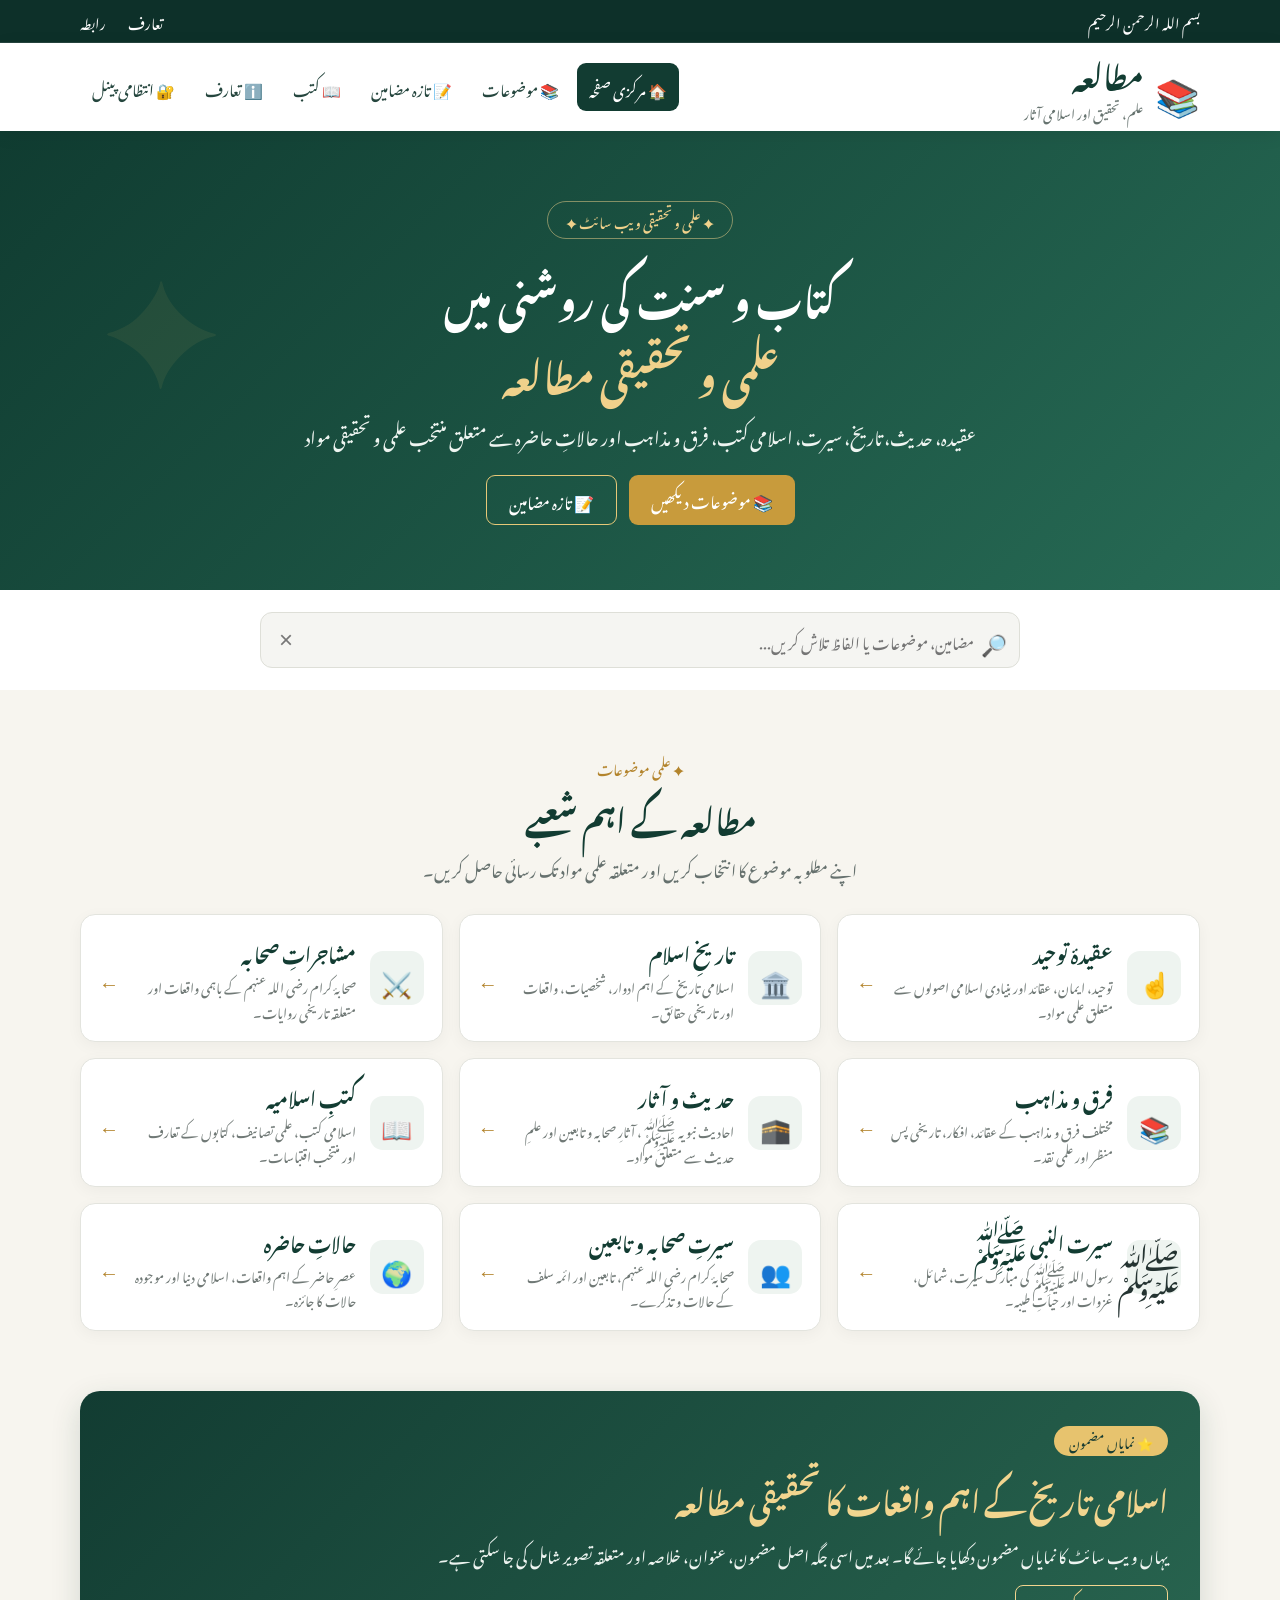
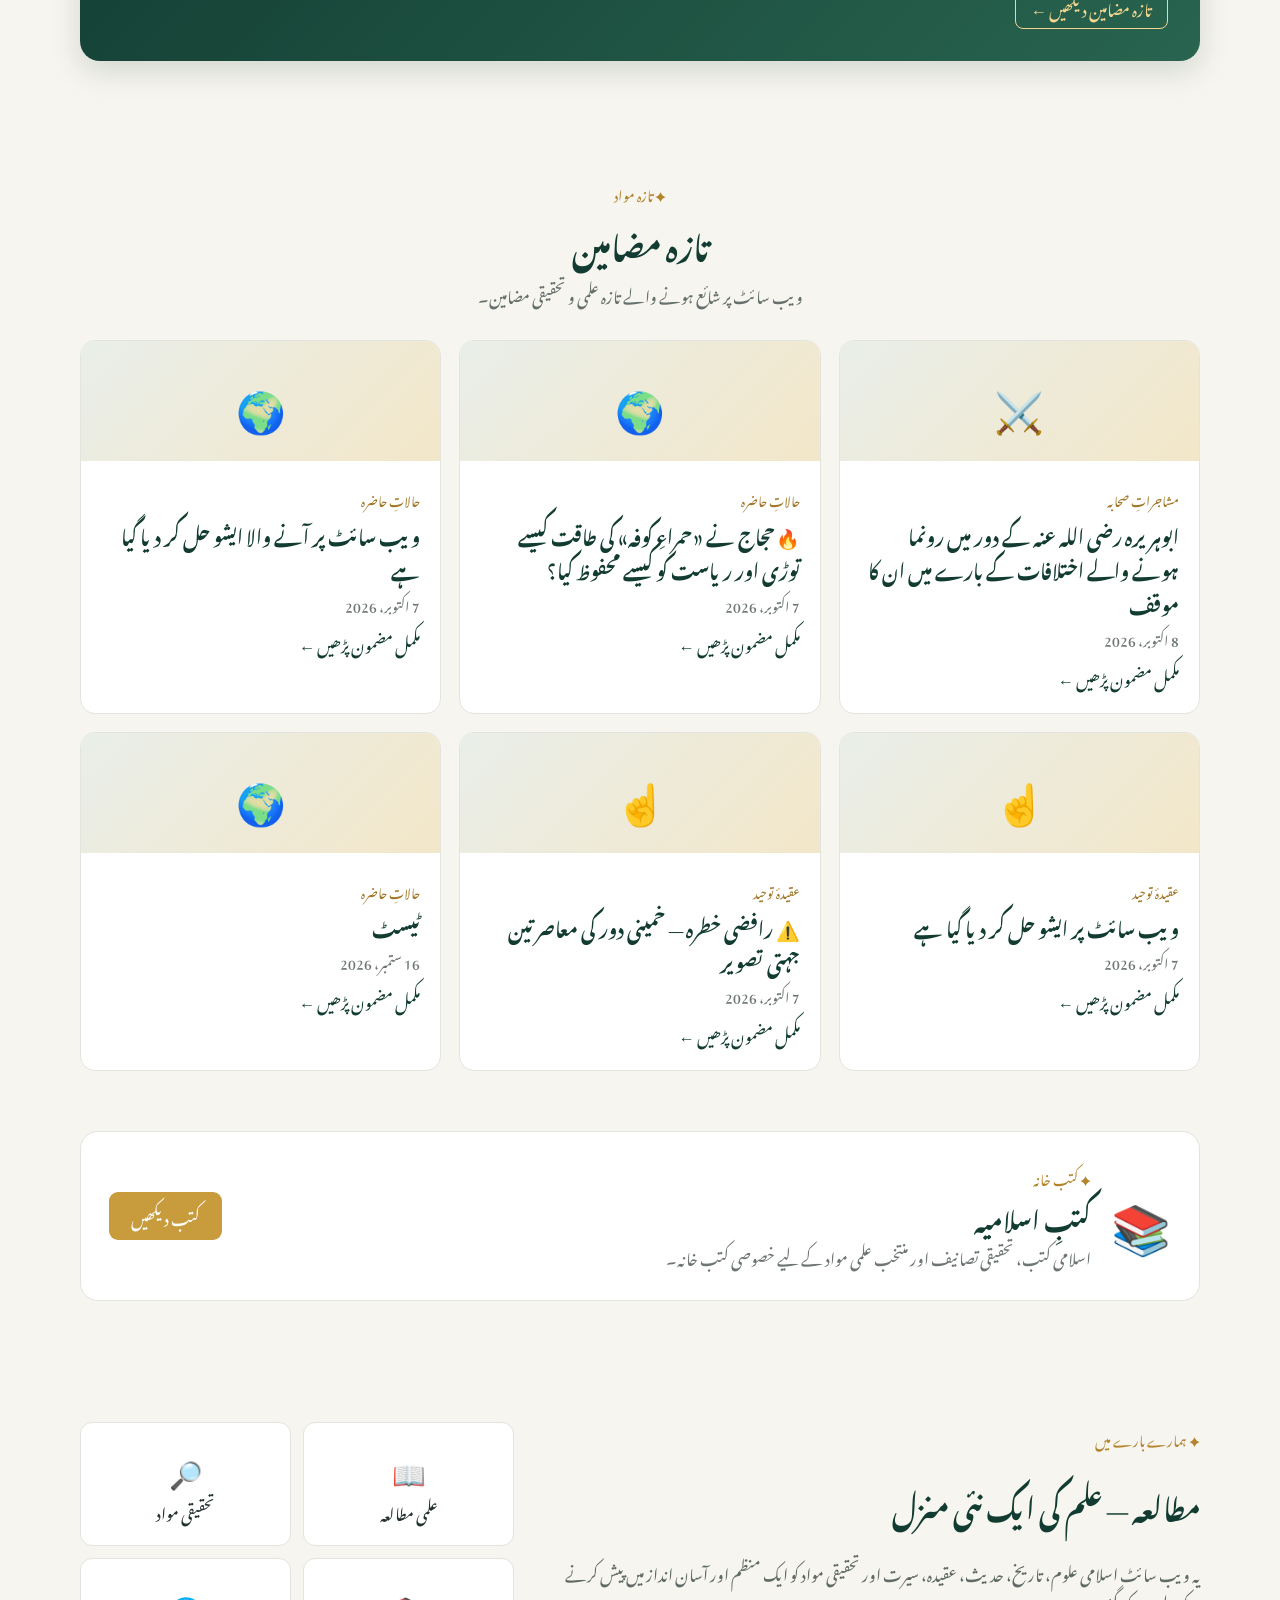
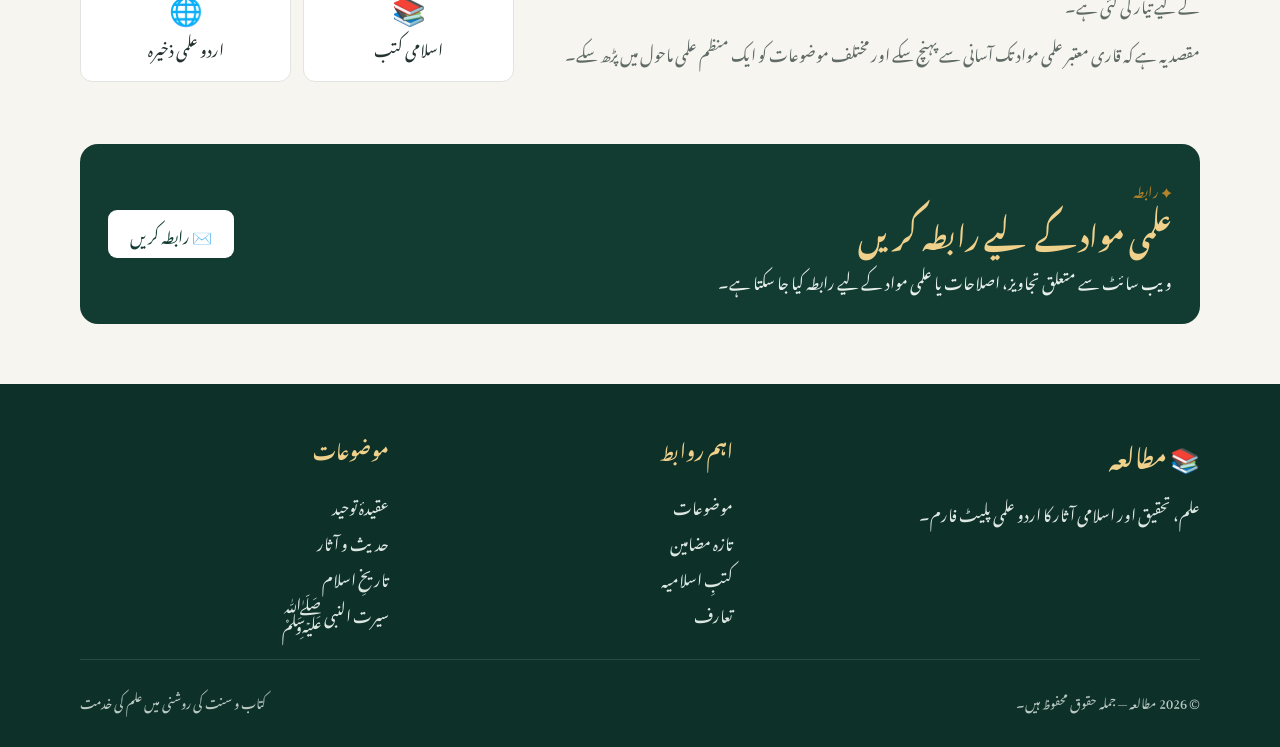
==== commit 9333e9fd: "Fix latest posts loading and refresh cache" ====
--- a/index.html
+++ b/index.html
@@ -51,13 +51,27 @@
 const categoryIcons={tawheed:'☝️',history:'🏛️',sahaba:'⚔️',sects:'📚',hadith:'🕋',books:'📖',seerah:'ﷺ',scholars:'👥',current:'🌍'};
 async function loadLatestPosts(){
  const box=document.getElementById('latestPosts');
- try{
-  const response=await fetch('data/posts.json?'+Date.now());
-  if(!response.ok) throw new Error('posts index not found');
-  const posts=await response.json();
+ const render=posts=>{
+  posts=Array.isArray(posts)?posts.filter(p=>p&&p.file&&p.title):[];
+  posts.sort((a,b)=>new Date(b.date||0)-new Date(a.date||0));
   if(!posts.length){box.innerHTML='<div class="no-results" style="display:block">ابھی کوئی مضمون شائع نہیں ہوا۔</div>';return;}
   box.innerHTML=posts.slice(0,6).map(p=>'<article class="article-card"><div class="article-image">'+(categoryIcons[p.categoryKey]||'📚')+'</div><div class="article-body"><span class="article-category">'+escapeHtml(p.category)+'</span><h3>'+escapeHtml(p.title)+'</h3><p>'+formatDate(p.date)+'</p><a href="article.html?post='+encodeURIComponent(p.file)+'" class="article-link">مکمل مضمون پڑھیں ←</a></div></article>').join('');
- }catch(e){box.innerHTML='<div class="no-results" style="display:block">تازہ مضامین لوڈ نہیں ہو سکے۔</div>';console.error(e);}
+ };
+ try{
+  const response=await fetch('data/posts.json?v='+Date.now(),{cache:'no-store'});
+  if(!response.ok) throw new Error('posts index not found');
+  render(await response.json());
+ }catch(e){
+  console.error(e);
+  try{
+   const fallback=await fetch('https://raw.githubusercontent.com/mutalaa92/mutalaa92.github.io/main/data/posts.json?v='+Date.now(),{cache:'no-store'});
+   if(!fallback.ok) throw new Error('fallback posts index not found');
+   render(await fallback.json());
+  }catch(e2){
+   console.error(e2);
+   box.innerHTML='<div class="no-results" style="display:block">تازہ مضامین لوڈ نہیں ہو سکے۔</div>';
+  }
+ }
 }
 loadLatestPosts();
 document.getElementById('currentYear').textContent=new Date().getFullYear();
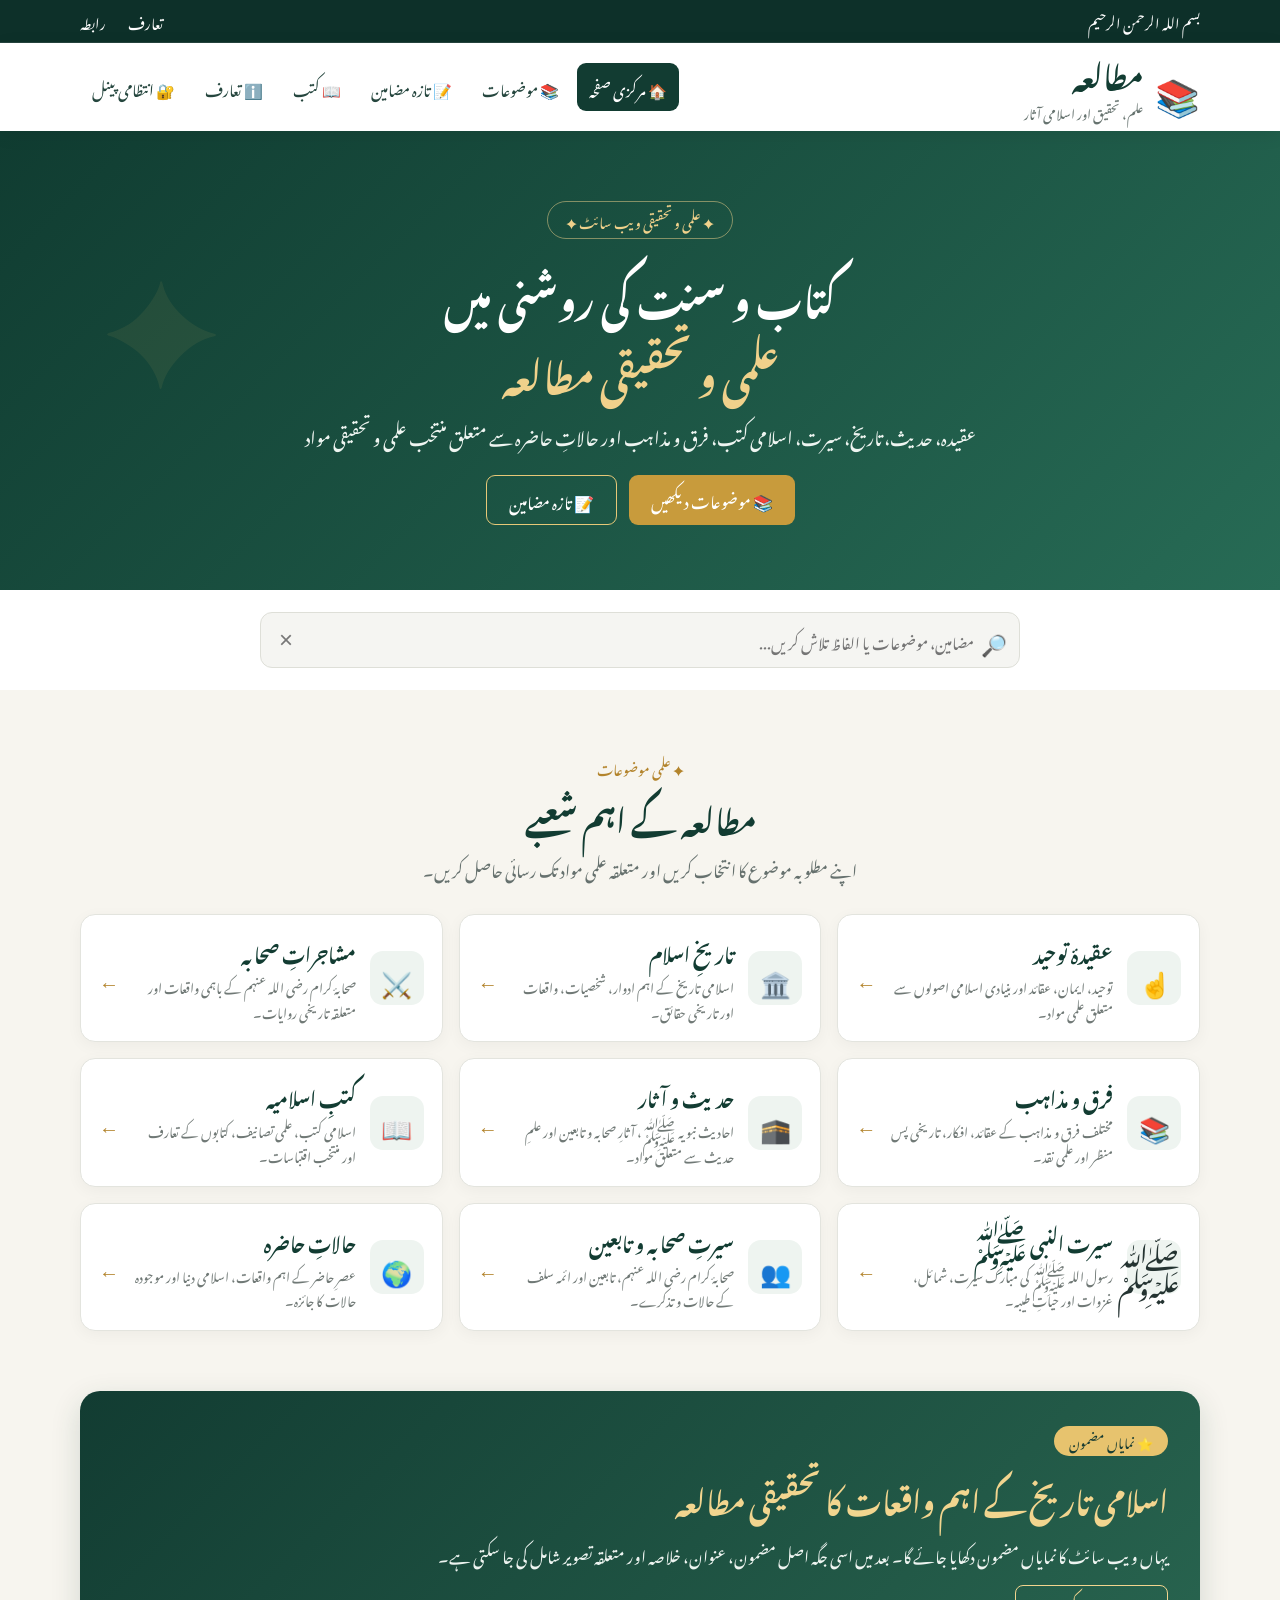
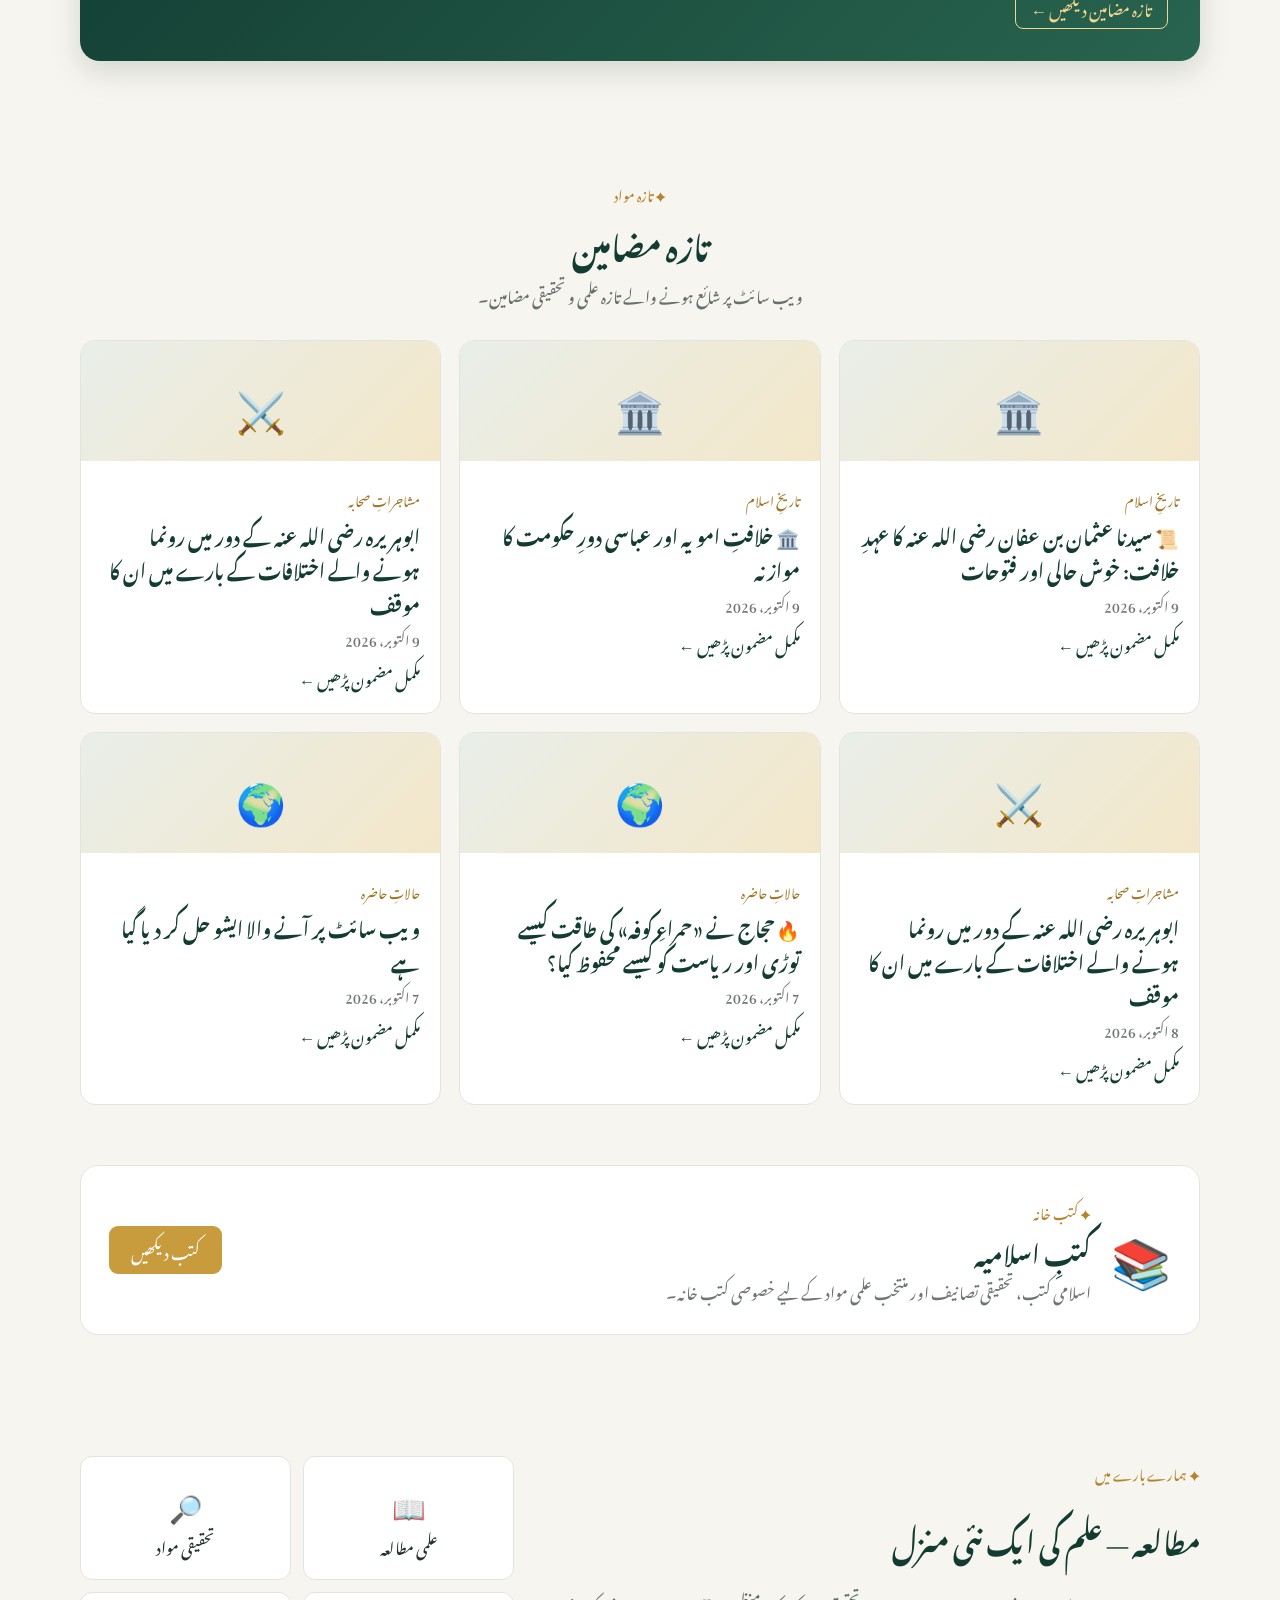
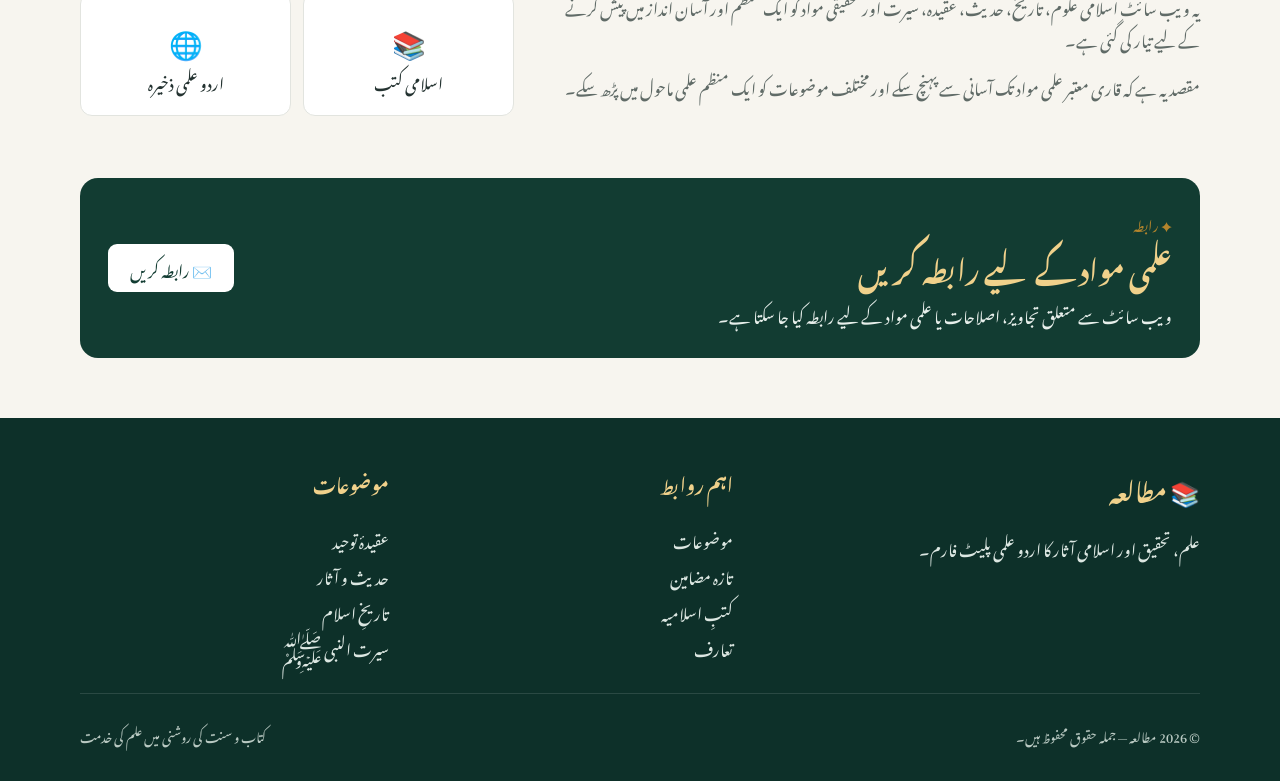
==== commit 4c215e60: "Fix latest posts to read live GitHub post files" ====
--- a/index.html
+++ b/index.html
@@ -49,6 +49,20 @@
 function escapeHtml(s){return String(s||'').replace(/[&<>"']/g,m=>({'&':'&amp;','<':'&lt;','>':'&gt;','"':'&quot;',"'":'&#039;'}[m]));}
 function formatDate(value){if(!value)return '';const d=new Date(value);return isNaN(d)?'':d.toLocaleDateString('ur-PK',{year:'numeric',month:'long',day:'numeric'});}
 const categoryIcons={tawheed:'☝️',history:'🏛️',sahaba:'⚔️',sects:'📚',hadith:'🕋',books:'📖',seerah:'ﷺ',scholars:'👥',current:'🌍'};
+function parsePostFrontMatter(text){
+ const match=text.match(/^---\\s*([\\s\\S]*?)\\s*---/);
+ if(!match)return null;
+ const data={};
+ match[1].split("\\n").forEach(line=>{
+  const i=line.indexOf(":");
+  if(i<0)return;
+  const key=line.slice(0,i).trim();
+  let value=line.slice(i+1).trim();
+  if((value.startsWith('"')&&value.endsWith('"'))||(value.startsWith("'")&&value.endsWith("'")))value=value.slice(1,-1);
+  data[key]=value;
+ });
+ return data;
+}
 async function loadLatestPosts(){
  const box=document.getElementById('latestPosts');
  const render=posts=>{
@@ -58,17 +72,31 @@
   box.innerHTML=posts.slice(0,6).map(p=>'<article class="article-card"><div class="article-image">'+(categoryIcons[p.categoryKey]||'📚')+'</div><div class="article-body"><span class="article-category">'+escapeHtml(p.category)+'</span><h3>'+escapeHtml(p.title)+'</h3><p>'+formatDate(p.date)+'</p><a href="article.html?post='+encodeURIComponent(p.file)+'" class="article-link">مکمل مضمون پڑھیں ←</a></div></article>').join('');
  };
  try{
-  const response=await fetch('data/posts.json?v='+Date.now(),{cache:'no-store'});
-  if(!response.ok) throw new Error('posts index not found');
-  render(await response.json());
- }catch(e){
-  console.error(e);
+  const repo='mutalaa92/mutalaa92.github.io';
+  const response=await fetch('https://api.github.com/repos/'+repo+'/contents/_posts?ref=main&v='+Date.now(),{cache:'no-store'});
+  if(!response.ok)throw new Error('GitHub posts listing unavailable');
+  const files=await response.json();
+  const markdownFiles=files.filter(file=>file&&file.type==='file'&&file.name&&file.name.endsWith('.md'));
+  const results=await Promise.all(markdownFiles.map(async file=>{
+   try{
+    const raw=await fetch('https://raw.githubusercontent.com/'+repo+'/main/_posts/'+encodeURIComponent(file.name)+'?v='+Date.now(),{cache:'no-store'});
+    if(!raw.ok)return null;
+    const data=parsePostFrontMatter(await raw.text());
+    if(!data||!data.title)return null;
+    return {file:file.name,title:data.title,category:data.category||'',categoryKey:data.category_key||data.categoryKey||'',date:data.date||''};
+   }catch(error){console.warn('Could not load post:',file.name,error);return null;}
+  }));
+  const posts=results.filter(Boolean);
+  if(!posts.length)throw new Error('No post metadata could be read');
+  render(posts);
+ }catch(error){
+  console.warn('Live post listing unavailable; trying posts index.',error);
   try{
-   const fallback=await fetch('https://raw.githubusercontent.com/mutalaa92/mutalaa92.github.io/main/data/posts.json?v='+Date.now(),{cache:'no-store'});
-   if(!fallback.ok) throw new Error('fallback posts index not found');
+   const fallback=await fetch('data/posts.json?v='+Date.now(),{cache:'no-store'});
+   if(!fallback.ok)throw new Error('posts index not found');
    render(await fallback.json());
-  }catch(e2){
-   console.error(e2);
+  }catch(fallbackError){
+   console.error(fallbackError);
    box.innerHTML='<div class="no-results" style="display:block">تازہ مضامین لوڈ نہیں ہو سکے۔</div>';
   }
  }
